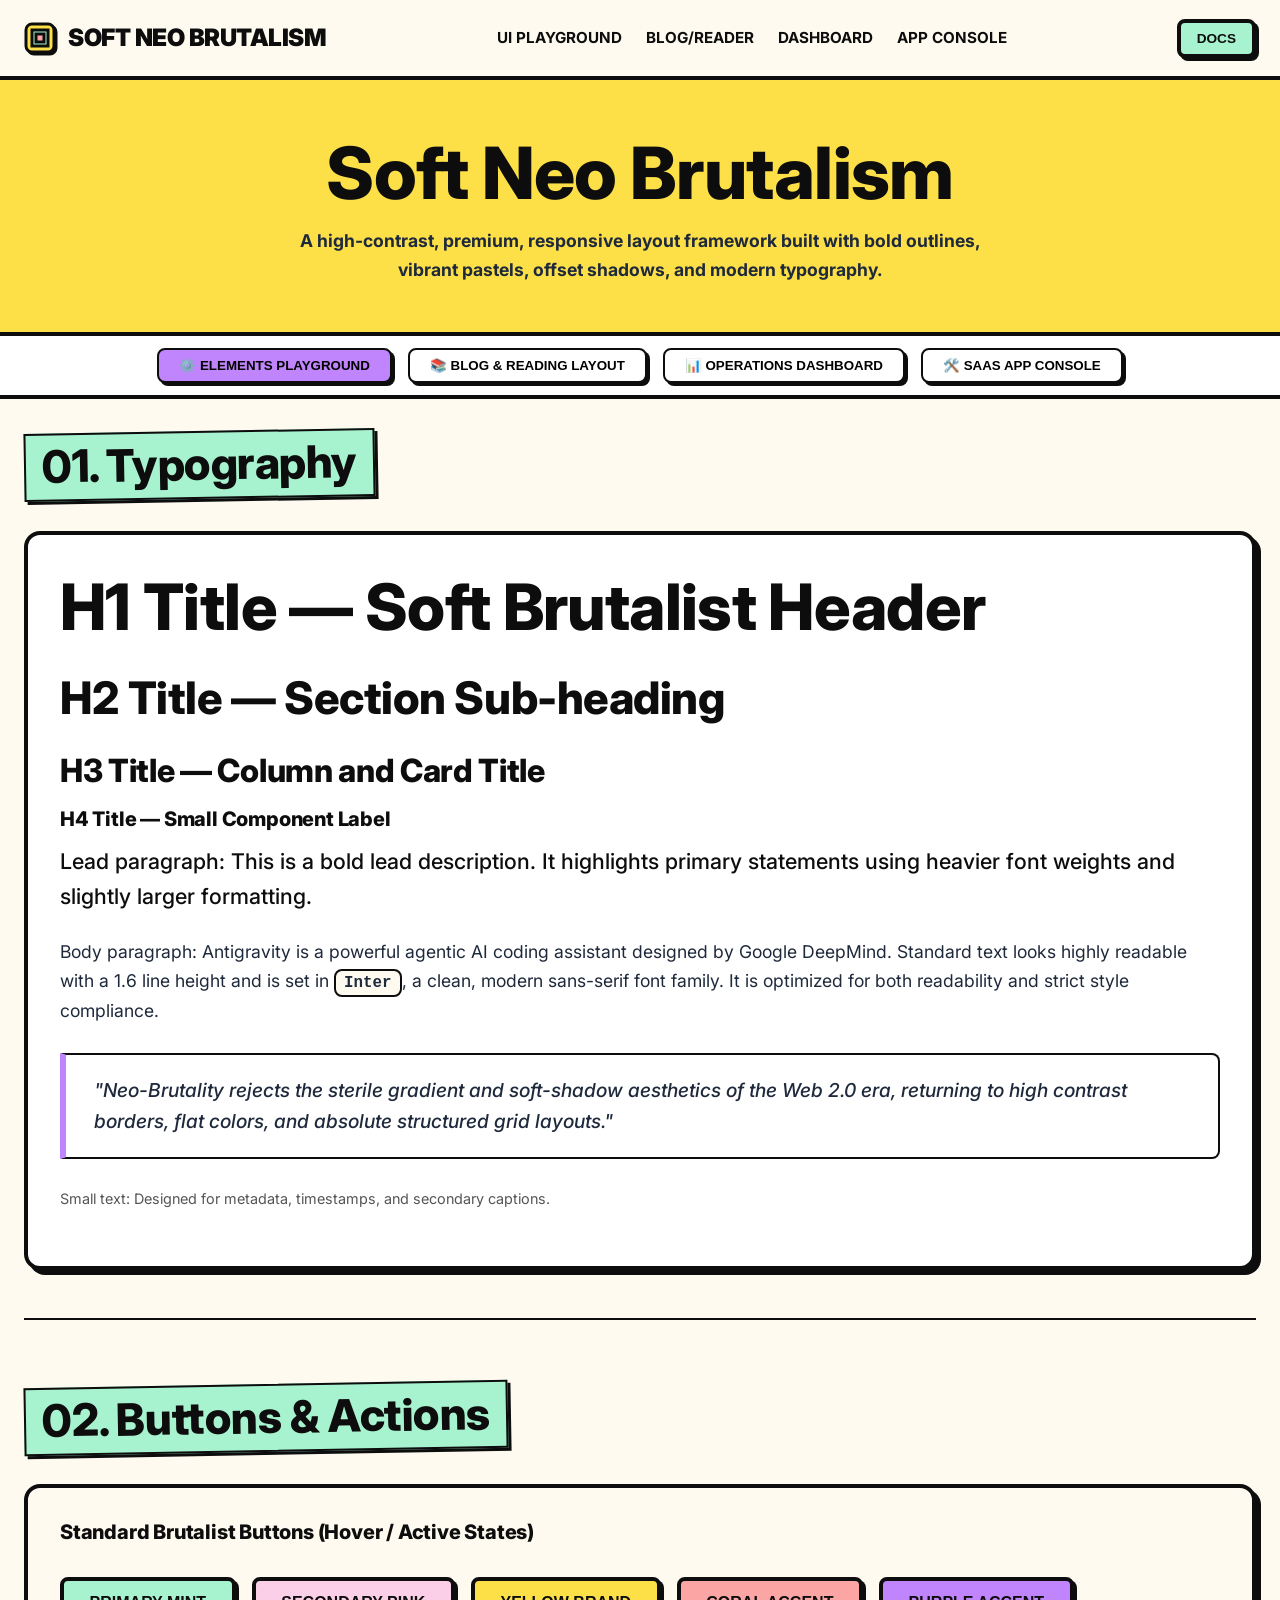
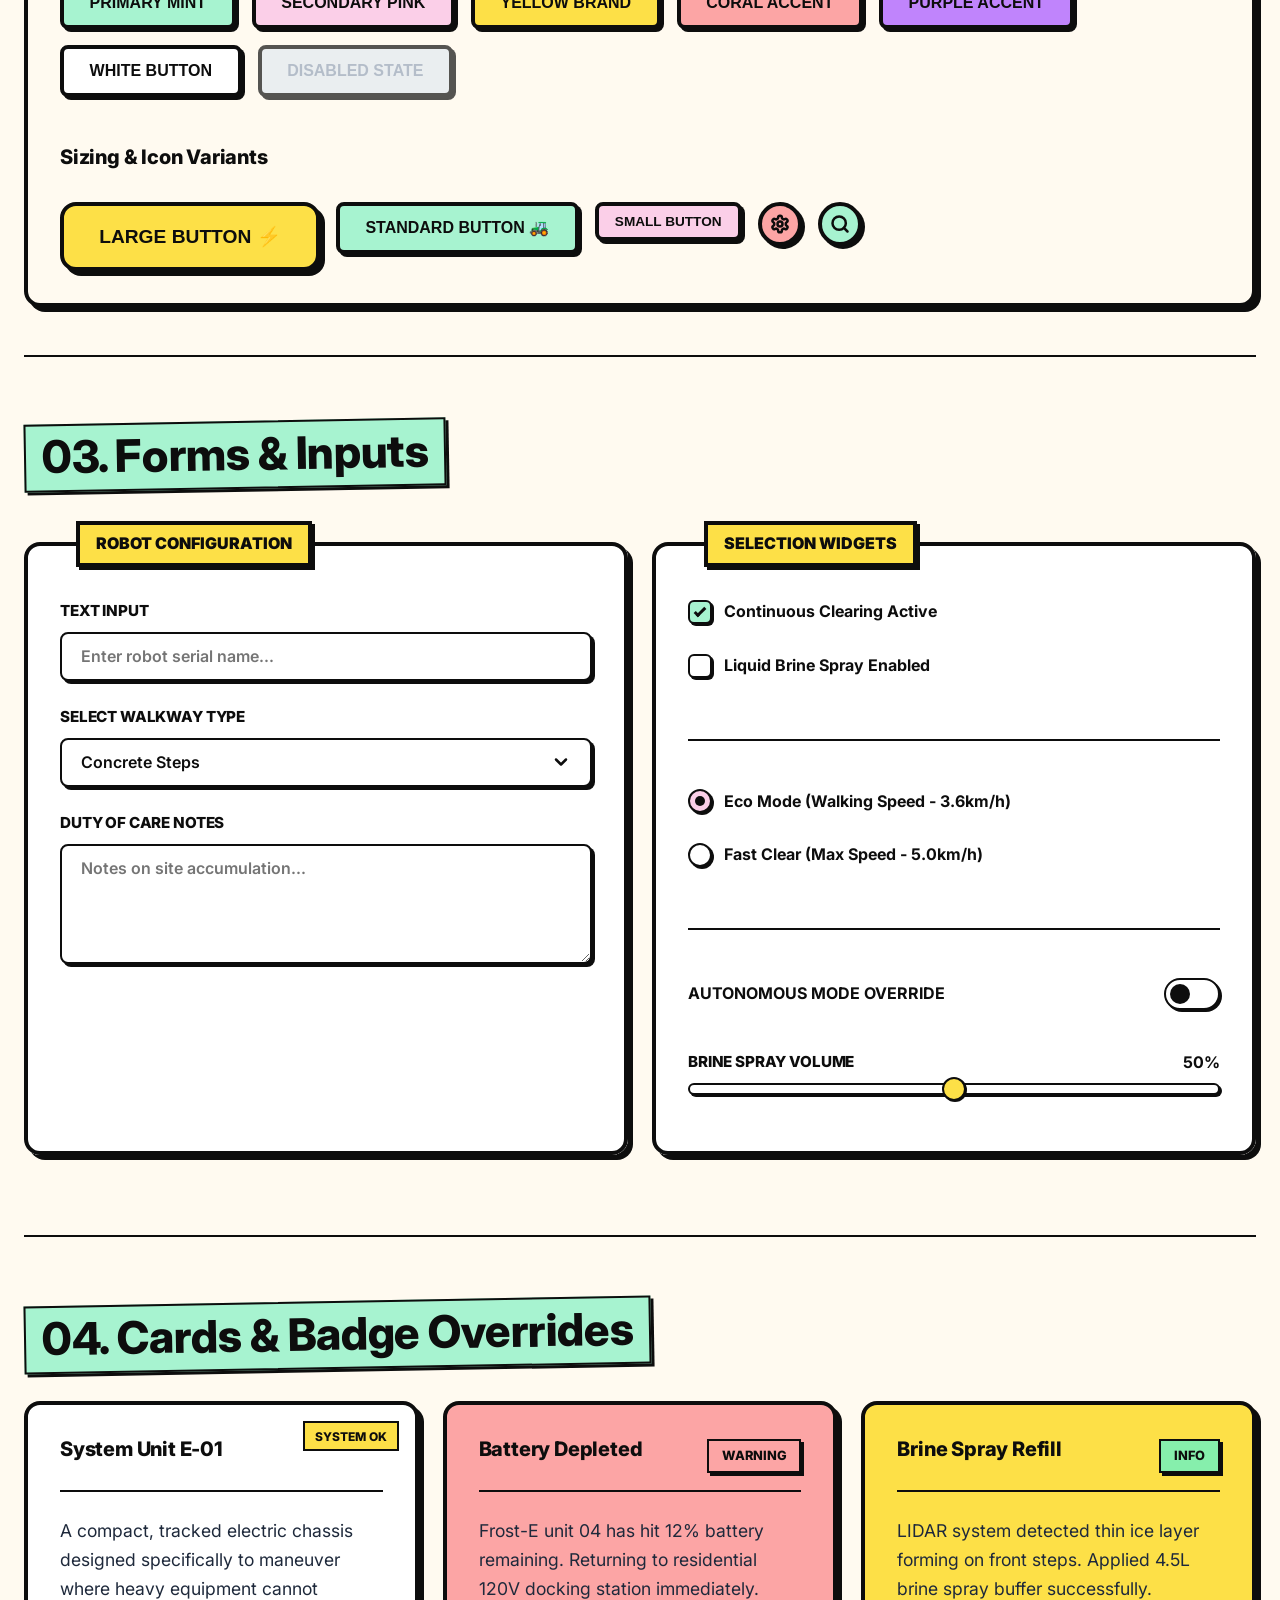
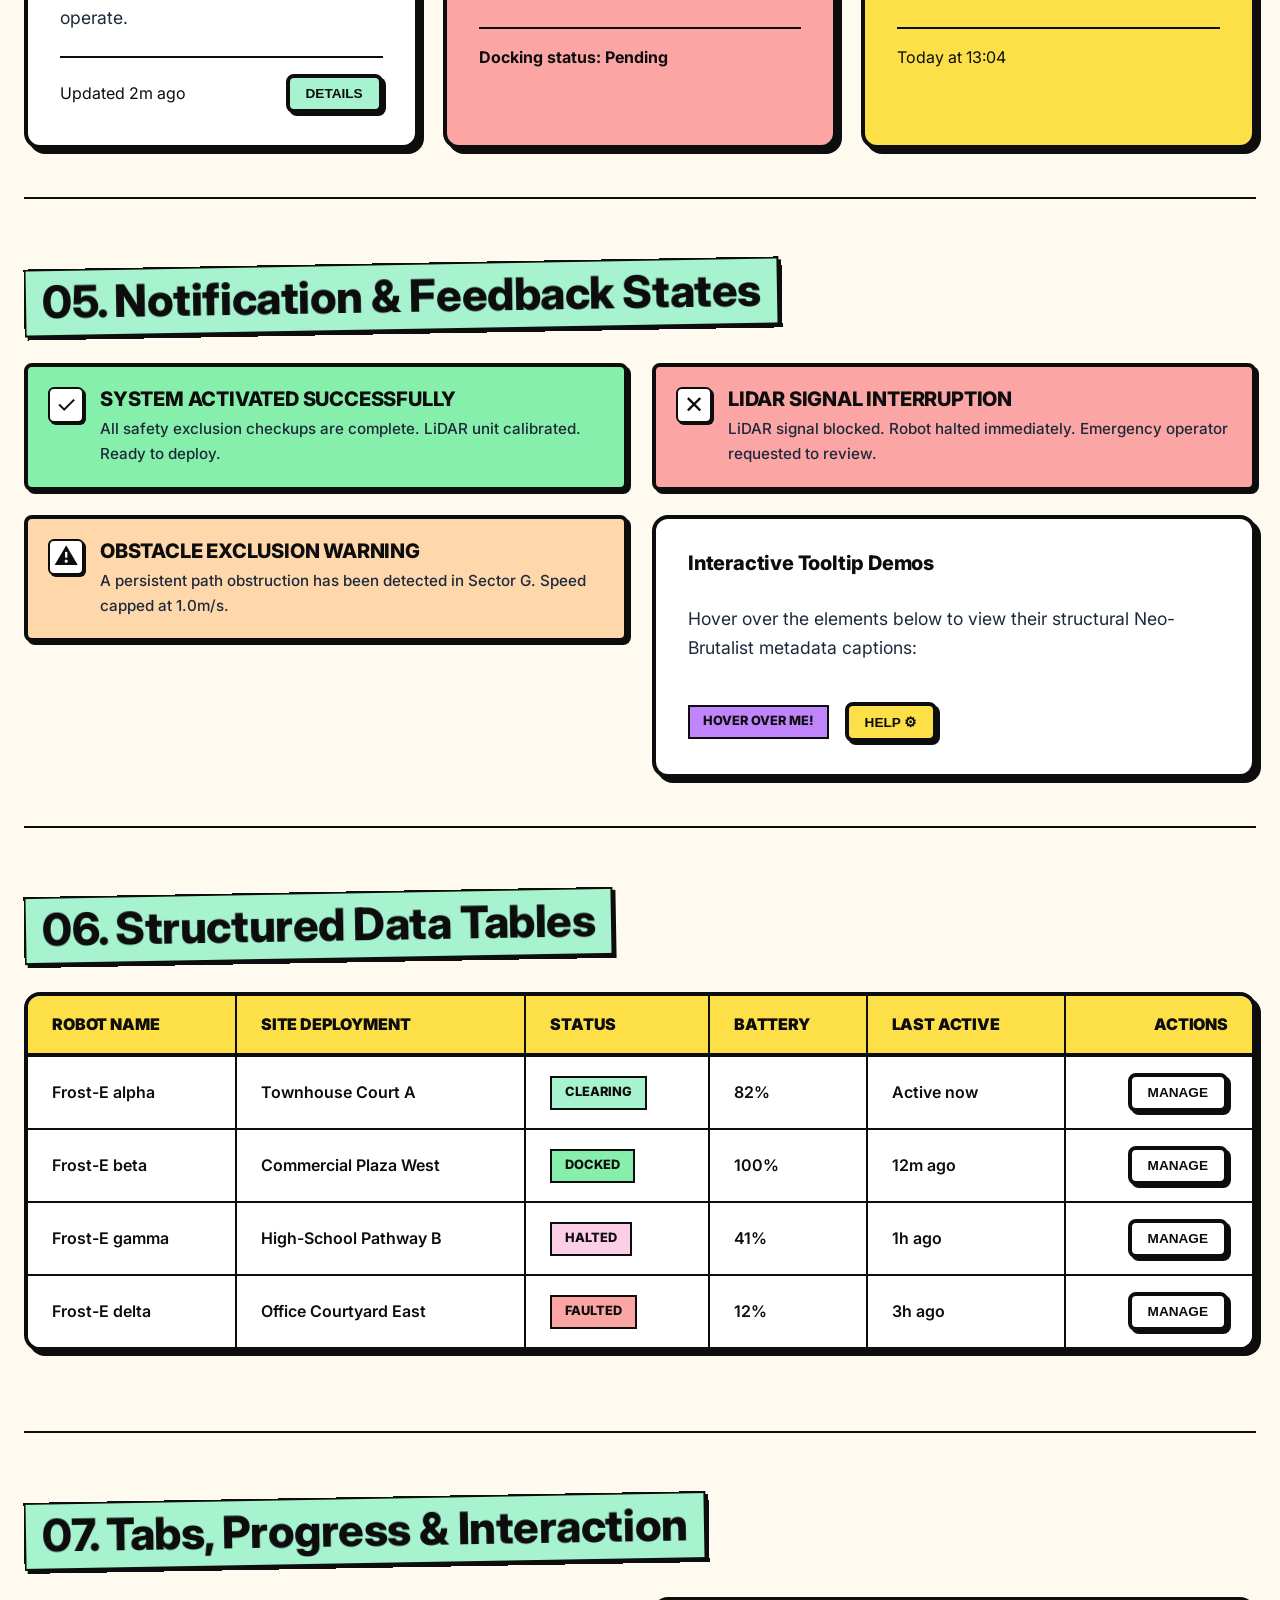
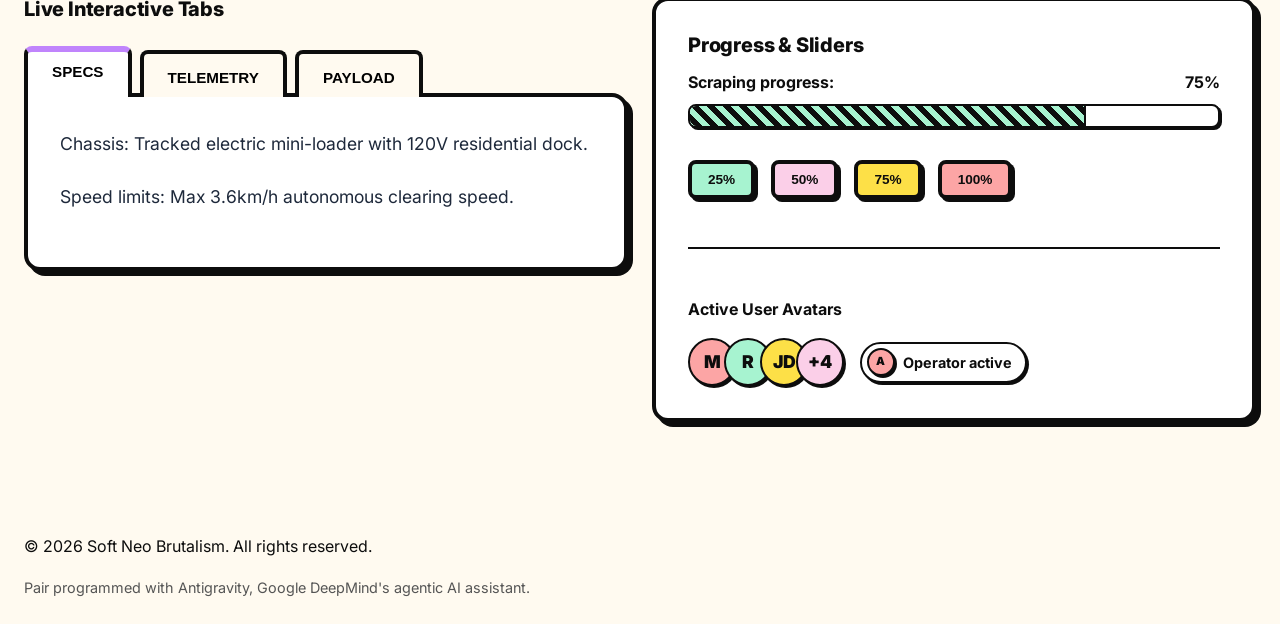
==== design-system/index.html @ 22b8cae6 "Added design system" ====
<!DOCTYPE html>
<html lang="en">
<head>
  <meta charset="UTF-8">
  <meta name="viewport" content="width=device-width, initial-scale=1.0">
  <title>Soft Neo Brutalism - Design System Showcase</title>
  <meta name="description" content="A complete Neo-Brutalist Design System inspired by the Frost-E Robotics styling. Features blogs, dashboards, SaaS apps, and a full playground.">
  <link rel="stylesheet" href="css/design-system.css">
  <style>
    /* Inline styles specifically for the showcase page wrapper and dashboard demo */
    .showcase-header {
      background-color: var(--business-color);
      padding: 3rem 1.5rem;
      border-bottom: var(--brutal-border);
      text-align: center;
      position: relative;
    }
    
    .showcase-header h1 {
      margin-bottom: 0.5rem;
      font-size: clamp(2.5rem, 6vw, 4.5rem);
    }
    
    .showcase-header p {
      max-width: 700px;
      margin: 0 auto;
      font-weight: var(--font-bold);
    }

    .theme-toggle-btn {
      position: absolute;
      top: 1.5rem;
      right: 1.5rem;
    }

    .section-nav {
      background: #ffffff;
      border-bottom: var(--brutal-border);
      position: sticky;
      top: 80px;
      z-index: 98;
      padding: 0.75rem 0;
    }

    .section-nav .container {
      display: flex;
      justify-content: center;
      gap: 1rem;
      flex-wrap: wrap;
    }

    .nav-tab-btn {
      background: #ffffff;
      border: var(--brutal-border-thin);
      border-radius: var(--brutal-radius-sm);
      padding: 0.5rem 1.25rem;
      font-weight: var(--font-black);
      text-transform: uppercase;
      cursor: pointer;
      box-shadow: 3px 3px 0px var(--border-color);
      transition: all var(--brutal-transition);
    }

    .nav-tab-btn:hover {
      transform: none;
      background-color: var(--bg-color);
    }

    .nav-tab-btn:active {
      transform: translate(3px, 3px);
      box-shadow: 0px 0px 0px var(--border-color);
    }

    .nav-tab-btn.active {
      background-color: var(--accent-color);
      box-shadow: 3px 3px 0px var(--border-color);
      transform: none;
    }

    .showcase-section {
      display: none;
      animation: brutalFadeIn 0.4s ease forwards;
    }

    .showcase-section.active {
      display: block;
    }

    /* Kanban Card Board */
    .kanban-board {
      display: grid;
      grid-template-columns: 1fr;
      gap: 1.5rem;
      margin-top: 1.5rem;
    }
    @media (min-width: 768px) {
      .kanban-board {
        grid-template-columns: repeat(3, 1fr);
      }
    }

    .kanban-column {
      background-color: #ffffff;
      border: var(--brutal-border);
      border-radius: var(--brutal-radius);
      padding: 1.5rem;
      box-shadow: var(--brutal-shadow-sm);
    }

    .kanban-header {
      font-size: 1.25rem;
      font-weight: var(--font-black);
      margin-bottom: 1.25rem;
      padding-bottom: 0.5rem;
      border-bottom: var(--brutal-border-thin);
      display: flex;
      justify-content: space-between;
      align-items: center;
    }

    .kanban-tasks {
      display: flex;
      flex-direction: column;
      gap: 1rem;
      min-height: 200px;
    }

    .kanban-card {
      background: var(--bg-color);
      border: var(--brutal-border-thin);
      border-radius: var(--brutal-radius-sm);
      padding: 1rem;
      box-shadow: 3px 3px 0px var(--border-color);
      transition: all var(--brutal-transition);
      cursor: grab;
    }

    .kanban-card:hover {
      transform: translate(-1px, -1px);
      box-shadow: 4px 4px 0px var(--border-color);
    }

    .doc-section {
      margin-bottom: 4rem;
      padding-bottom: 3rem;
      border-bottom: var(--brutal-border-thin);
    }
    .doc-section:last-child {
      border-bottom: none;
    }

    .doc-section-title {
      display: inline-block;
      background-color: var(--primary-color);
      border: var(--brutal-border-thin);
      padding: 0.25rem 1rem;
      margin-bottom: 2rem;
      transform: rotate(-1deg);
      box-shadow: 3px 3px 0px var(--border-color);
    }
  </style>
</head>
<body>

  <!-- Top Global Navbar -->
  <header class="brutal-navbar">
    <div class="container flex-row justify-between">
      <a href="#" class="navbar-brand">
        <svg width="32" height="32" viewBox="0 0 32 32" fill="none" xmlns="http://www.w3.org/2000/svg" style="filter: drop-shadow(2px 2px 0px var(--border-color));">
          <rect x="2" y="2" width="28" height="28" rx="6" fill="#fde047" stroke="#0d0d0d" stroke-width="3"/>
          <path d="M8 8H24V24H8V8Z" fill="#a7f3d0" stroke="#0d0d0d" stroke-width="3"/>
          <path d="M12 12H20V20H12V12Z" fill="#fca5a5" stroke="#0d0d0d" stroke-width="3"/>
        </svg>
        <span>Soft Neo Brutalism</span>
      </a>
      <nav class="navbar-nav">
        <a href="#playground" class="tab-trigger active" data-target="playground">UI Playground</a>
        <a href="#blog" class="tab-trigger" data-target="blog">Blog/Reader</a>
        <a href="#dashboard" class="tab-trigger" data-target="dashboard">Dashboard</a>
        <a href="#app" class="tab-trigger" data-target="app">App Console</a>
      </nav>
      <div class="flex-row">
        <button class="brutal-btn brutal-btn-sm btn-primary modal-trigger-btn">Docs</button>
      </div>
    </div>
  </header>

  <!-- Showcase Header Banner -->
  <section class="showcase-header">
    <div class="container">
      <h1>Soft Neo Brutalism</h1>
      <p>A high-contrast, premium, responsive layout framework built with bold outlines, vibrant pastels, offset shadows, and modern typography.</p>
    </div>
  </section>

  <!-- Navigation for showcasing different contexts -->
  <div class="section-nav">
    <div class="container">
      <button class="nav-tab-btn active tab-trigger" data-target="playground">⚙️ Elements Playground</button>
      <button class="nav-tab-btn tab-trigger" data-target="blog">📚 Blog & Reading Layout</button>
      <button class="nav-tab-btn tab-trigger" data-target="dashboard">📊 Operations Dashboard</button>
      <button class="nav-tab-btn tab-trigger" data-target="app">🛠️ SaaS App Console</button>
    </div>
  </div>

  <main class="container mt-4 mb-5">

    <!-- ==========================================
         VIEW 1: PLAYGROUND SECTION
         ========================================== -->
    <section id="playground" class="showcase-section active">
      
      <!-- Typography Section -->
      <div class="doc-section">
        <h2 class="doc-section-title">01. Typography</h2>
        <div class="brutal-card">
          <h1>H1 Title — Soft Brutalist Header</h1>
          <h2>H2 Title — Section Sub-heading</h2>
          <h3>H3 Title — Column and Card Title</h3>
          <h4>H4 Title — Small Component Label</h4>
          
          <brutal-divider-thick class="brutal-divider"></brutal-divider-thick>

          <p class="lead">Lead paragraph: This is a bold lead description. It highlights primary statements using heavier font weights and slightly larger formatting.</p>
          <p>Body paragraph: Antigravity is a powerful agentic AI coding assistant designed by Google DeepMind. Standard text looks highly readable with a 1.6 line height and is set in <code>Inter</code>, a clean, modern sans-serif font family. It is optimized for both readability and strict style compliance.</p>
          
          <blockquote>
            "Neo-Brutality rejects the sterile gradient and soft-shadow aesthetics of the Web 2.0 era, returning to high contrast borders, flat colors, and absolute structured grid layouts."
          </blockquote>
          
          <p class="small-text">Small text: Designed for metadata, timestamps, and secondary captions.</p>
        </div>
      </div>

      <!-- Buttons Section -->
      <div class="doc-section">
        <h2 class="doc-section-title">02. Buttons & Actions</h2>
        <div class="brutal-card bg-cream">
          <div class="flex-col">
            <h4 class="mb-2">Standard Brutalist Buttons (Hover / Active States)</h4>
            <div class="flex-row flex-wrap">
              <button class="brutal-btn btn-primary">Primary Mint</button>
              <button class="brutal-btn btn-secondary">Secondary Pink</button>
              <button class="brutal-btn btn-yellow">Yellow Brand</button>
              <button class="brutal-btn btn-coral">Coral Accent</button>
              <button class="brutal-btn btn-purple">Purple Accent</button>
              <button class="brutal-btn btn-white">White Button</button>
              <button class="brutal-btn" disabled>Disabled State</button>
            </div>
            
            <h4 class="mt-4 mb-2">Sizing & Icon Variants</h4>
            <div class="flex-row flex-wrap align-start">
              <button class="brutal-btn brutal-btn-lg btn-yellow">Large Button ⚡</button>
              <button class="brutal-btn btn-primary">Standard Button 🚜</button>
              <button class="brutal-btn brutal-btn-sm btn-secondary">Small Button</button>
              
              <button class="brutal-btn btn-icon btn-coral" aria-label="Settings">
                <svg width="20" height="20" viewBox="0 0 24 24" fill="none" stroke="currentColor" stroke-width="3" stroke-linecap="round" stroke-linejoin="round"><path d="M12.22 2h-.44a2 2 0 0 0-2 2v.18a2 2 0 0 1-1 1.73l-.43.25a2 2 0 0 1-2 0l-.15-.08a2 2 0 0 0-2.73.73l-.22.38a2 2 0 0 0 .73 2.73l.15.1a2 2 0 0 1 1 1.72v.51a2 2 0 0 1-1 1.74l-.15.09a2 2 0 0 0-.73 2.73l.22.38a2 2 0 0 0 2.73.73l.15-.08a2 2 0 0 1 2 0l.43.25a2 2 0 0 1 1 1.73V20a2 2 0 0 0 2 2h.44a2 2 0 0 0 2-2v-.18a2 2 0 0 1 1-1.73l.43-.25a2 2 0 0 1 2 0l.15.08a2 2 0 0 0 2.73-.73l.22-.39a2 2 0 0 0-.73-2.73l-.15-.08a2 2 0 0 1-1-1.74v-.5a2 2 0 0 1 1-1.74l.15-.1a2 2 0 0 0 .73-2.73l-.22-.38a2 2 0 0 0-2.73-.73l-.15.08a2 2 0 0 1-2 0l-.43-.25a2 2 0 0 1-1-1.73V4a2 2 0 0 0-2-2z"/><circle cx="12" cy="12" r="3"/></svg>
              </button>
              <button class="brutal-btn btn-icon btn-primary" aria-label="Search">
                <svg width="20" height="20" viewBox="0 0 24 24" fill="none" stroke="currentColor" stroke-width="3" stroke-linecap="round" stroke-linejoin="round"><circle cx="11" cy="11" r="8"/><path d="m21 21-4.3-4.3"/></svg>
              </button>
            </div>
          </div>
        </div>
      </div>

      <!-- Form Controls Section -->
      <div class="doc-section">
        <h2 class="doc-section-title">03. Forms & Inputs</h2>
        <div class="grid grid-2">
          <fieldset>
            <legend>Robot Configuration</legend>
            <div class="form-group">
              <label class="form-label" for="ex-text">Text Input</label>
              <input type="text" id="ex-text" class="form-control" placeholder="Enter robot serial name...">
            </div>
            
            <div class="form-group">
              <label class="form-label" for="ex-select">Select Walkway Type</label>
              <select id="ex-select" class="form-control">
                <option value="step">Concrete Steps</option>
                <option value="walk">Standard Sidewalk</option>
                <option value="plaza">Large Plaza / Courtyard</option>
                <option value="deck">Wooden Patio/Deck</option>
              </select>
            </div>

            <div class="form-group">
              <label class="form-label" for="ex-textarea">Duty of Care Notes</label>
              <textarea id="ex-textarea" class="form-control" placeholder="Notes on site accumulation..."></textarea>
            </div>
          </fieldset>

          <fieldset>
            <legend>Selection Widgets</legend>
            <div class="flex-col">
              <!-- Custom Checkboxes -->
              <label class="checkbox-group">
                <input type="checkbox" checked>
                <span class="checkmark"></span>
                <span class="text-bold">Continuous Clearing Active</span>
              </label>
              <label class="checkbox-group">
                <input type="checkbox">
                <span class="checkmark"></span>
                <span class="text-bold">Liquid Brine Spray Enabled</span>
              </label>

              <hr class="brutal-divider">

              <!-- Custom Radios -->
              <label class="radio-group">
                <input type="radio" name="speed-opt" checked>
                <span class="radiomark"></span>
                <span class="text-bold">Eco Mode (Walking Speed - 3.6km/h)</span>
              </label>
              <label class="radio-group">
                <input type="radio" name="speed-opt">
                <span class="radiomark"></span>
                <span class="text-bold">Fast Clear (Max Speed - 5.0km/h)</span>
              </label>

              <hr class="brutal-divider">

              <!-- Switch & Slider -->
              <div class="flex-row justify-between w-full">
                <span class="text-bold">AUTONOMOUS MODE OVERRIDE</span>
                <label class="switch">
                  <input type="checkbox" id="auth-override">
                  <span class="slider"></span>
                </label>
              </div>

              <div class="form-group mt-3">
                <div class="flex-row justify-between">
                  <label class="form-label">Brine Spray Volume</label>
                  <span class="text-bold" id="range-val">50%</span>
                </div>
                <input type="range" class="brutal-range" id="brine-range" min="0" max="100" value="50">
              </div>
            </div>
          </fieldset>
        </div>
      </div>

      <!-- Cards & Badges Section -->
      <div class="doc-section">
        <h2 class="doc-section-title">04. Cards & Badge Overrides</h2>
        <div class="grid grid-3">
          <!-- Brutal card 1 -->
          <div class="brutal-card brutal-card-hover">
            <span class="card-badge">System OK</span>
            <div class="card-header">
              <h4>System Unit E-01</h4>
            </div>
            <p>A compact, tracked electric chassis designed specifically to maneuver where heavy equipment cannot operate.</p>
            <div class="card-footer">
              <span class="small-text">Updated 2m ago</span>
              <button class="brutal-btn brutal-btn-sm btn-primary">Details</button>
            </div>
          </div>

          <!-- Brutal card 2 -->
          <div class="brutal-card brutal-card-hover card-secondary">
            <div class="card-header">
              <h4>Battery Depleted</h4>
              <span class="brutal-badge badge-error shadow-sm">Warning</span>
            </div>
            <p>Frost-E unit 04 has hit 12% battery remaining. Returning to residential 120V docking station immediately.</p>
            <div class="card-footer">
              <span class="text-bold">Docking status: Pending</span>
            </div>
          </div>

          <!-- Brutal card 3 -->
          <div class="brutal-card brutal-card-hover card-yellow">
            <div class="card-header">
              <h4>Brine Spray Refill</h4>
              <span class="brutal-badge badge-success shadow-sm">Info</span>
            </div>
            <p>LIDAR system detected thin ice layer forming on front steps. Applied 4.5L brine spray buffer successfully.</p>
            <div class="card-footer">
              <span class="small-text">Today at 13:04</span>
            </div>
          </div>
        </div>
      </div>

      <!-- Alerts & Tooltips -->
      <div class="doc-section">
        <h2 class="doc-section-title">05. Notification & Feedback States</h2>
        <div class="grid grid-2">
          <div>
            <div class="brutal-alert alert-success">
              <div class="alert-icon">✓</div>
              <div class="alert-content">
                <h4>System Activated Successfully</h4>
                <p>All safety exclusion checkups are complete. LiDAR unit calibrated. Ready to deploy.</p>
              </div>
            </div>
            <div class="brutal-alert alert-warning">
              <div class="alert-icon">⚠</div>
              <div class="alert-content">
                <h4>Obstacle Exclusion Warning</h4>
                <p>A persistent path obstruction has been detected in Sector G. Speed capped at 1.0m/s.</p>
              </div>
            </div>
          </div>
          <div>
            <div class="brutal-alert alert-error">
              <div class="alert-icon">✕</div>
              <div class="alert-content">
                <h4>LiDAR Signal Interruption</h4>
                <p>LiDAR signal blocked. Robot halted immediately. Emergency operator requested to review.</p>
              </div>
            </div>
            
            <div class="brutal-card flex-col align-start">
              <h4>Interactive Tooltip Demos</h4>
              <p>Hover over the elements below to view their structural Neo-Brutalist metadata captions:</p>
              <div class="flex-row">
                <div class="brutal-tooltip-container">
                  <span class="brutal-badge badge-purple">Hover over me!</span>
                  <span class="brutal-tooltip">This is a Neo-Brutalist Tooltip!</span>
                </div>
                <div class="brutal-tooltip-container">
                  <button class="brutal-btn brutal-btn-sm btn-yellow">Help ⚙</button>
                  <span class="brutal-tooltip">Clicking will reveal the help center logs.</span>
                </div>
              </div>
            </div>
          </div>
        </div>
      </div>

      <!-- Data Table -->
      <div class="doc-section">
        <h2 class="doc-section-title">06. Structured Data Tables</h2>
        <div class="table-wrapper">
          <table class="brutal-table">
            <thead>
              <tr>
                <th>Robot Name</th>
                <th>Site Deployment</th>
                <th>Status</th>
                <th>Battery</th>
                <th>Last Active</th>
                <th class="text-right">Actions</th>
              </tr>
            </thead>
            <tbody>
              <tr>
                <td>Frost-E alpha</td>
                <td>Townhouse Court A</td>
                <td><span class="brutal-badge badge-primary">Clearing</span></td>
                <td>82%</td>
                <td>Active now</td>
                <td class="text-right"><button class="brutal-btn brutal-btn-sm btn-white">Manage</button></td>
              </tr>
              <tr>
                <td>Frost-E beta</td>
                <td>Commercial Plaza West</td>
                <td><span class="brutal-badge badge-success">Docked</span></td>
                <td>100%</td>
                <td>12m ago</td>
                <td class="text-right"><button class="brutal-btn brutal-btn-sm btn-white">Manage</button></td>
              </tr>
              <tr>
                <td>Frost-E gamma</td>
                <td>High-School Pathway B</td>
                <td><span class="brutal-badge badge-pink">Halted</span></td>
                <td>41%</td>
                <td>1h ago</td>
                <td class="text-right"><button class="brutal-btn brutal-btn-sm btn-white">Manage</button></td>
              </tr>
              <tr>
                <td>Frost-E delta</td>
                <td>Office Courtyard East</td>
                <td><span class="brutal-badge badge-error">Faulted</span></td>
                <td>12%</td>
                <td>3h ago</td>
                <td class="text-right"><button class="brutal-btn brutal-btn-sm btn-white">Manage</button></td>
              </tr>
            </tbody>
          </table>
        </div>
      </div>

      <!-- Tabs & Progress Bars -->
      <div class="doc-section">
        <h2 class="doc-section-title">07. Tabs, Progress & Interaction</h2>
        <div class="grid grid-2">
          <div>
            <h4>Live Interactive Tabs</h4>
            <div class="brutal-tabs mt-3">
              <button class="tab-link active" onclick="openShowcaseTab(event, 'tab-a')">Specs</button>
              <button class="tab-link" onclick="openShowcaseTab(event, 'tab-b')">Telemetry</button>
              <button class="tab-link" onclick="openShowcaseTab(event, 'tab-c')">Payload</button>
            </div>
            <div class="tab-panel-card">
              <div id="tab-a" class="tab-content active">
                <p>Chassis: Tracked electric mini-loader with 120V residential dock.</p>
                <p>Speed limits: Max 3.6km/h autonomous clearing speed.</p>
              </div>
              <div id="tab-b" class="tab-content">
                <p>LiDAR: 360-degree, 16-channel, active safety scan rate 10Hz.</p>
                <p>IMU: Dual-axis gyro with active roll-over stabilization system.</p>
              </div>
              <div id="tab-c" class="tab-content">
                <p>Fluid tank: 15L capacity liquid brine spray buffer system.</p>
                <p>Clearing plow: 48-inch steel-edge structural spring scraper blade.</p>
              </div>
            </div>
          </div>

          <div class="brutal-card">
            <h4>Progress & Sliders</h4>
            <div class="flex-col">
              <div>
                <div class="flex-row justify-between mb-1">
                  <span class="text-bold">Scraping progress:</span>
                  <span class="text-bold" id="progress-percent">75%</span>
                </div>
                <div class="progress-container">
                  <div class="progress-bar progress-bar-striped" id="demo-progress-bar" style="width: 75%;"></div>
                </div>
              </div>

              <div class="flex-row mt-2">
                <button class="brutal-btn brutal-btn-sm btn-primary" onclick="updateProgressBar(25)">25%</button>
                <button class="brutal-btn brutal-btn-sm btn-secondary" onclick="updateProgressBar(50)">50%</button>
                <button class="brutal-btn brutal-btn-sm btn-yellow" onclick="updateProgressBar(75)">75%</button>
                <button class="brutal-btn brutal-btn-sm btn-coral" onclick="updateProgressBar(100)">100%</button>
              </div>

              <hr class="brutal-divider">

              <div>
                <span class="text-bold">Active User Avatars</span>
                <div class="flex-row mt-2">
                  <div class="avatar-group">
                    <div class="avatar">M</div>
                    <div class="avatar">R</div>
                    <div class="avatar">JD</div>
                    <div class="avatar">+4</div>
                  </div>
                  <div class="avatar-chip">
                    <div class="avatar" style="width:28px; height:28px; font-size: 0.7rem; border-radius: 50%;">A</div>
                    <span>Operator active</span>
                  </div>
                </div>
              </div>
            </div>
          </div>
        </div>
      </div>
    </section>

    <!-- ==========================================
         VIEW 2: BLOG / READING LAYOUT
         ========================================== -->
    <section id="blog" class="showcase-section">
      <div class="blog-layout brutal-card">
        <div class="blog-meta">
          <span class="brutal-badge badge-primary">Industry News</span>
          <span class="text-bold">Published: June 29, 2026</span>
          <span class="text-muted">• 5 min read</span>
        </div>
        
        <h1 class="mb-4">How Autonomous Detail Work is Saving Snow Contractors Up to 40% on Route Times</h1>
        
        <!-- Mock image layout with custom border style -->
        <div class="chart-placeholder mb-4" style="height: 380px; background-color: var(--primary-color);">
          <div class="flex-col text-center">
            <span style="font-size: 4rem;">🚜</span>
            <span class="text-bold" style="font-size: 1.5rem; text-transform: uppercase;">Image Mockup: Frost-E Clears Townhouse Step Paths</span>
          </div>
        </div>

        <div class="blog-post-content">
          <p class="lead">Every winter, commercial snow removal fleets face the exact same bottleneck: detail work. While large 8-ton plow trucks clear parking lots in minutes, sidewalks, townhouse steps, and building entrances force shovelers to do manual, high-liability labor.</p>
          
          <p>This is where autonomous resident loaders are changing the math. By parking a dedicated detail robot on site inside a weatherproof charging dock, snow contractors are clearing walkways continuously before their main crew even arrives. The result is a dramatically reduced site visit time and a cleaner path for building occupants.</p>
          
          <blockquote>
            "We used to send a truck with three shovelers for four hours to clear the courtyard. Now, we send one driver to clear the main lot. The paths are already cleared. We're in and out in 10 minutes."
          </blockquote>

          <h3 class="mt-4 mb-2">Eliminating Call-Outs & Slip-and-Fall Claims</h3>
          <p>Detail work isn't just slow—it is the primary driver of slip-and-fall litigation. Municipal by-laws require public walkways to be cleared within a few hours of snowfall, creating huge pressure on dispatch hubs. Resident robots monitor site conditions in real-time, clearing paths as snow falls rather than hours later.</p>

          <ul class="safety-list mb-4">
            <li><strong>Continuous Site Auditing:</strong> The built-in LiDAR maps generate timestamps and visual proof of clearing passes.</li>
            <li><strong>Liquid Brine Advantage:</strong> Applying liquid salt preventatively prevents ice-bonding, making subsequent plow passes twice as fast.</li>
            <li><strong>Reduced Payroll Pressure:</strong> Staffing shortages vanish when your truck crews no longer need custom shoveler details.</li>
          </ul>

          <p>By shifting to an asset-heavy, resident robot approach, site managers guarantee clear paths all day long while insurance agencies provide premium discounts due to immutable duty of care proof.</p>
        </div>

        <div class="blog-author-card">
          <div class="avatar" style="width: 80px; height: 80px; font-size: 2rem;">MA</div>
          <div>
            <h4 class="m-0">Martin Albright</h4>
            <p class="small-text m-0">Head of Robotics R&D, Frost-E Solutions</p>
            <p class="mt-2 m-0" style="font-size: 0.95rem;">Martin oversees autonomous chassis integration and ROS 2 localization mapping filters for cold-weather deployments.</p>
          </div>
        </div>
      </div>
    </section>

    <!-- ==========================================
         VIEW 3: OPERATIONS DASHBOARD
         ========================================== -->
    <section id="dashboard" class="showcase-section">
      <div class="flex-col">
        
        <!-- Dashboard Toolbar -->
        <div class="brutal-card p-3 flex-row justify-between flex-wrap">
          <div class="flex-row">
            <span style="font-size: 1.5rem;">📊</span>
            <h3 class="m-0">Operations Control Board</h3>
          </div>
          <div class="flex-row flex-wrap">
            <button class="brutal-btn brutal-btn-sm btn-primary" onclick="randomizeDashboardChart()">⚡ Refresh Data</button>
            <button class="brutal-btn brutal-btn-sm btn-yellow">Export CSV</button>
            <select class="form-control" style="width: 180px; box-shadow: 2px 2px 0px var(--border-color); padding: 0.4rem 1rem;">
              <option>All Plazas</option>
              <option>East Region</option>
              <option>West Region</option>
            </select>
          </div>
        </div>

        <!-- Metrics Grid -->
        <div class="grid grid-4">
          <div class="brutal-card metric-card card-primary">
            <span class="text-bold">Active Robots</span>
            <div class="metric-value">12 / 14</div>
            <div class="metric-trend up">✓ 86% Utility</div>
          </div>
          <div class="brutal-card metric-card card-secondary">
            <span class="text-bold">Total Paths Cleared</span>
            <div class="metric-value">148</div>
            <div class="metric-trend up">↑ +24% Today</div>
          </div>
          <div class="brutal-card metric-card card-yellow">
            <span class="text-bold">Active Warnings</span>
            <div class="metric-value">2</div>
            <div class="metric-trend down">⚠ Minor Drift</div>
          </div>
          <div class="brutal-card metric-card card-pink">
            <span class="text-bold">Brine Fluid Level</span>
            <div class="metric-value">84%</div>
            <div class="metric-trend up">✓ Sufficient</div>
          </div>
        </div>

        <!-- Chart & Main Grid -->
        <div class="grid grid-3">
          <!-- Main Chart Card -->
          <div class="brutal-card" style="grid-column: span 2;">
            <div class="card-header">
              <h4>Hourly Snow Accumulation vs Clearing Cycles</h4>
              <span class="brutal-badge badge-purple">Real-Time (cm)</span>
            </div>
            
            <!-- Live mock bar chart -->
            <div class="chart-placeholder">
              <div class="chart-bar-container" id="dashboard-chart">
                <div class="chart-bar" style="height: 30%;" title="8:00 AM"></div>
                <div class="chart-bar" style="height: 45%;" title="10:00 AM"></div>
                <div class="chart-bar" style="height: 85%;" title="12:00 PM"></div>
                <div class="chart-bar" style="height: 60%;" title="2:00 PM"></div>
                <div class="chart-bar" style="height: 40%;" title="4:00 PM"></div>
                <div class="chart-bar" style="height: 95%;" title="6:00 PM"></div>
                <div class="chart-bar" style="height: 70%;" title="8:00 PM"></div>
              </div>
            </div>
            
            <div class="flex-row justify-between mt-3">
              <span class="small-text">Accumulation peaking at 18:00 (9.5 cm)</span>
              <span class="small-text">Auto-refresh: 30s</span>
            </div>
          </div>

          <!-- Activity Side Card -->
          <div class="brutal-card">
            <h4>Live Feed</h4>
            <hr class="brutal-divider">
            <div class="activity-list">
              <div class="activity-item">
                <div class="activity-dot bg-mint"></div>
                <div>
                  <span class="text-bold">Unit Alpha:</span>
                  <p class="m-0 small-text">Completed clearing path court 2</p>
                </div>
              </div>
              <div class="activity-item">
                <div class="activity-dot bg-yellow"></div>
                <div>
                  <span class="text-bold">Unit Delta:</span>
                  <p class="m-0 small-text">LiDAR target warning cleared</p>
                </div>
              </div>
              <div class="activity-item">
                <div class="activity-dot bg-coral"></div>
                <div>
                  <span class="text-bold">Unit Gamma:</span>
                  <p class="m-0 small-text">Low Battery returns to base</p>
                </div>
              </div>
            </div>
          </div>
        </div>

        <!-- Recent Events Table -->
        <div class="brutal-card">
          <h4>Recent Duty-of-Care Log Entries</h4>
          <hr class="brutal-divider">
          <div class="table-wrapper m-0">
            <table class="brutal-table">
              <thead>
                <tr>
                  <th>Timestamp</th>
                  <th>Location</th>
                  <th>Robot ID</th>
                  <th>Clearing Event Details</th>
                  <th>Proof Status</th>
                </tr>
              </thead>
              <tbody>
                <tr>
                  <td>13:21:40</td>
                  <td>Residential Plaza B</td>
                  <td>#E-0129</td>
                  <td>Brine spray pre-treatment applied on concrete walkways</td>
                  <td><span class="brutal-badge badge-success">Saved to Ledger</span></td>
                </tr>
                <tr>
                  <td>13:04:12</td>
                  <td>Court A Steps</td>
                  <td>#E-0124</td>
                  <td>Cleared 3.2cm powdery snow. 3 cycles complete.</td>
                  <td><span class="brutal-badge badge-success">Saved to Ledger</span></td>
                </tr>
                <tr>
                  <td>12:45:00</td>
                  <td>High school lane</td>
                  <td>#E-0089</td>
                  <td>Halted: Exceeded proximity buffer (person detected)</td>
                  <td><span class="brutal-badge badge-pink">Flagged review</span></td>
                </tr>
              </tbody>
            </table>
          </div>
        </div>

      </div>
    </section>

    <!-- ==========================================
         VIEW 4: APP CONSOLE / SAAS INTERFACE
         ========================================== -->
    <section id="app" class="showcase-section">
      <div class="brutal-card app-layout p-0">
        
        <!-- Sidebar Navigation inside App container -->
        <aside class="app-sidebar">
          <div class="sidebar-menu">
            <h4 class="mb-3 text-muted" style="font-size: 0.75rem;">Main Panel</h4>
            <a href="#" class="sidebar-link active app-subtab-trigger" data-target="app-settings">
              <span>⚙</span> Settings
            </a>
            <a href="#" class="sidebar-link app-subtab-trigger" data-target="app-tasks">
              <span>✓</span> Tasks Board
            </a>
            <a href="#" class="sidebar-link app-subtab-trigger" data-target="app-users">
              <span>👥</span> User Roles
            </a>
          </div>
          
          <div class="brutal-card p-3 text-center card-yellow" style="box-shadow: 2px 2px 0px var(--border-color);">
            <h4 style="font-size: 0.9rem;">Fleet Active</h4>
            <p class="m-0 small-text">Version 4.2.1</p>
          </div>
        </aside>

        <!-- Dynamic subcontents of app panel -->
        <div class="app-content">
          
          <!-- Subtab 1: settings -->
          <div id="app-settings" class="app-subcontent active">
            <h3>Fleet Safety Configuration</h3>
            <p>Modify local emergency cutoff parameters and operational thresholds below.</p>
            <hr class="brutal-divider">
            
            <div class="grid grid-2">
              <div class="form-group">
                <label class="form-label">Active Proximity Exclusion Radius</label>
                <select class="form-control">
                  <option>3 Meters (Recommended)</option>
                  <option>5 Meters (High Traffic)</option>
                  <option>1.5 Meters (Restricted Zone)</option>
                </select>
              </div>
              <div class="form-group">
                <label class="form-label">Auto-Stop Reaction Latency</label>
                <select class="form-control">
                  <option>100ms (Real-Time Safety)</option>
                  <option>250ms (Balanced)</option>
                  <option>500ms (Low Bandwidth)</option>
                </select>
              </div>
            </div>

            <div class="form-group mt-3">
              <label class="checkbox-group">
                <input type="checkbox" checked>
                <span class="checkmark"></span>
                <span class="text-bold">Enable cellular back-haul remote camera streaming</span>
              </label>
              <label class="checkbox-group">
                <input type="checkbox" checked>
                <span class="checkmark"></span>
                <span class="text-bold">Auto-deploy brine spray when temperature hits &lt; 0°C</span>
              </label>
            </div>

            <hr class="brutal-divider">

            <div class="flex-row">
              <button class="brutal-btn btn-primary" onclick="alert('Settings saved successfully!')">Save Fleet Settings</button>
              <button class="brutal-btn btn-white">Reset Default</button>
            </div>
          </div>

          <!-- Subtab 2: Task board -->
          <div id="app-tasks" class="app-subcontent" style="display: none;">
            <div class="flex-row justify-between flex-wrap">
              <h3>Task Dispatch Board</h3>
              <button class="brutal-btn brutal-btn-sm btn-secondary modal-trigger-btn">+ Dispatch Task</button>
            </div>
            <p>Drag, drop, and coordinate robotic snow tasks across regional sectors.</p>
            <hr class="brutal-divider">

            <!-- Kanban Columns -->
            <div class="kanban-board">
              <div class="kanban-column">
                <div class="kanban-header">
                  <span>Queued</span>
                  <span class="brutal-badge badge-blue shadow-sm">3</span>
                </div>
                <div class="kanban-tasks">
                  <div class="kanban-card">
                    <span class="brutal-badge badge-yellow" style="font-size:0.65rem; padding: 0.1rem 0.4rem; box-shadow: 1px 1px var(--border-color);">Plaza A</span>
                    <h5 class="mt-2">Clear Main Walkway</h5>
                    <p class="m-0 small-text mt-1">Pre-brine application required</p>
                  </div>
                  <div class="kanban-card">
                    <span class="brutal-badge badge-purple" style="font-size:0.65rem; padding: 0.1rem 0.4rem; box-shadow: 1px 1px var(--border-color);">Plaza C</span>
                    <h5 class="mt-2">Calibrate LiDAR sensors</h5>
                    <p class="m-0 small-text mt-1">Unit reports slight offset</p>
                  </div>
                </div>
              </div>

              <div class="kanban-column">
                <div class="kanban-header">
                  <span>In Progress</span>
                  <span class="brutal-badge badge-pink shadow-sm">1</span>
                </div>
                <div class="kanban-tasks">
                  <div class="kanban-card" style="border-left: 6px solid var(--accent-color);">
                    <span class="brutal-badge badge-primary" style="font-size:0.65rem; padding: 0.1rem 0.4rem; box-shadow: 1px 1px var(--border-color);">Court B</span>
                    <h5 class="mt-2">Step Clearing Pass</h5>
                    <p class="m-0 small-text mt-1">Robot #E-0129 actively clearing steps</p>
                  </div>
                </div>
              </div>

              <div class="kanban-column">
                <div class="kanban-header">
                  <span>Completed</span>
                  <span class="brutal-badge badge-success shadow-sm">2</span>
                </div>
                <div class="kanban-tasks">
                  <div class="kanban-card">
                    <span class="brutal-badge badge-success" style="font-size:0.65rem; padding: 0.1rem 0.4rem; box-shadow: 1px 1px var(--border-color);">Station 1</span>
                    <h5 class="mt-2">Charging Cycle</h5>
                    <p class="m-0 small-text mt-1">Beta charged to 100%</p>
                  </div>
                </div>
              </div>
            </div>
          </div>

          <!-- Subtab 3: users -->
          <div id="app-users" class="app-subcontent" style="display: none;">
            <h3>User Roles & Operators</h3>
            <p>Manage human supervisors authorized to take remote camera control of robots.</p>
            <hr class="brutal-divider">
            
            <div class="flex-col">
              <div class="brutal-card p-3 flex-row justify-between w-full" style="box-shadow: 4px 4px var(--border-color);">
                <div class="flex-row">
                  <div class="avatar">MA</div>
                  <div>
                    <h4 class="m-0">Martin Albright</h4>
                    <span class="small-text">Super-Admin</span>
                  </div>
                </div>
                <button class="brutal-btn brutal-btn-sm btn-white">Permissions</button>
              </div>

              <div class="brutal-card p-3 flex-row justify-between w-full" style="box-shadow: 4px 4px var(--border-color);">
                <div class="flex-row">
                  <div class="avatar" style="background-color: var(--primary-color);">JD</div>
                  <div>
                    <h4 class="m-0">Jane Doe</h4>
                    <span class="small-text">Regional Dispatcher</span>
                  </div>
                </div>
                <button class="brutal-btn brutal-btn-sm btn-white">Permissions</button>
              </div>

              <div class="brutal-card p-3 flex-row justify-between w-full" style="box-shadow: 4px 4px var(--border-color);">
                <div class="flex-row">
                  <div class="avatar" style="background-color: var(--accent-color);">RH</div>
                  <div>
                    <h4 class="m-0">Rob Harris</h4>
                    <span class="small-text">Field Tech Operator</span>
                  </div>
                </div>
                <button class="brutal-btn brutal-btn-sm btn-white">Permissions</button>
              </div>
            </div>
          </div>

        </div>
      </div>
    </section>

  </main>

  <!-- Neo-Brutalist Dialog Modal Overlay -->
  <div class="brutal-modal-backdrop" id="docs-modal-backdrop">
    <div class="brutal-modal">
      <div class="brutal-modal-header">
        <h4 class="m-0">Documentation Info</h4>
        <button class="modal-close-btn" id="docs-modal-close">✕</button>
      </div>
      <div class="brutal-modal-body">
        <p>Welcome to <strong>Soft Neo Brutalism</strong>, a custom neo-brutalist CSS design system template.</p>
        <p>This design system implements high-contrast components using custom variables, custom form inputs, timeline widgets, metrics cards, code components, and responsive grid helpers.</p>
        <div class="brutal-alert alert-info mt-2">
          <div class="alert-icon">ℹ</div>
          <div class="alert-content">
            <h4>Ready to use CSS</h4>
            <p>Simply copy the stylesheet located in <code>css/design-system.css</code> into your web project root folder.</p>
          </div>
        </div>
      </div>
      <div class="brutal-modal-footer">
        <button class="brutal-btn brutal-btn-sm btn-white" id="docs-modal-dismiss">Dismiss</button>
        <button class="brutal-btn brutal-btn-sm btn-primary" onclick="window.print()">Print Details</button>
      </div>
    </div>
  </div>

  <!-- Footer -->
  <footer class="site-footer">
    <div class="container">
      &copy; 2026 Soft Neo Brutalism. All rights reserved. <br>
      <p class="small-text mt-2">Pair programmed with Antigravity, Google DeepMind's agentic AI assistant.</p>
    </div>
  </footer>

  <!-- Interactive JavaScript -->
  <script>
    // 1. Navbar and tab trigger view switcher
    const tabTriggers = document.querySelectorAll('.tab-trigger');
    const sections = document.querySelectorAll('.showcase-section');

    tabTriggers.forEach(trigger => {
      trigger.addEventListener('click', (e) => {
        e.preventDefault();
        const target = trigger.getAttribute('data-target');

        // Update all triggers matching data-target to sync top header nav and secondary category nav
        tabTriggers.forEach(btn => {
          if (btn.getAttribute('data-target') === target) {
            btn.classList.add('active');
          } else {
            btn.classList.remove('active');
          }
        });

        // Toggle visibility of sections
        sections.forEach(sec => {
          if (sec.id === target) {
            sec.classList.add('active');
          } else {
            sec.classList.remove('active');
          }
        });

        // Smooth scroll to top of section-nav container to focus on the section
        const navOffset = document.querySelector('.section-nav').offsetTop - 80;
        window.scrollTo({
          top: navOffset,
          behavior: 'smooth'
        });
      });
    });

    // 2. Subtab switcher in App Console sidebar
    const subtabTriggers = document.querySelectorAll('.app-subtab-trigger');
    const subcontents = document.querySelectorAll('.app-subcontent');

    subtabTriggers.forEach(trigger => {
      trigger.addEventListener('click', (e) => {
        e.preventDefault();
        const target = trigger.getAttribute('data-target');

        subtabTriggers.forEach(btn => btn.classList.remove('active'));
        trigger.classList.add('active');

        subcontents.forEach(content => {
          if (content.id === target) {
            content.style.display = 'block';
            content.classList.add('active');
          } else {
            content.style.display = 'none';
            content.classList.remove('active');
          }
        });
      });
    });

    // 3. Slider update value label
    const rangeInput = document.getElementById('brine-range');
    const rangeValLabel = document.getElementById('range-val');
    if (rangeInput && rangeValLabel) {
      rangeInput.addEventListener('input', (e) => {
        rangeValLabel.textContent = `${e.target.value}%`;
      });
    }

    // 4. Progress bar updater
    function updateProgressBar(percent) {
      const bar = document.getElementById('demo-progress-bar');
      const text = document.getElementById('progress-percent');
      if (bar && text) {
        bar.style.width = `${percent}%`;
        text.textContent = `${percent}%`;
      }
    }

    // 5. Tabs in playground section
    function openShowcaseTab(evt, tabId) {
      const tabButton = evt.currentTarget;
      const tabContainer = tabButton.closest('.brutal-tabs') || tabButton.parentElement;
      const tabLinks = tabContainer.querySelectorAll('.tab-link');
      
      const wrapper = tabContainer.parentElement;
      const tabContents = wrapper.querySelectorAll('.tab-content');

      tabLinks.forEach(link => link.classList.remove('active'));
      tabContents.forEach(content => content.classList.remove('active'));

      tabButton.classList.add('active');
      const targetContent = document.getElementById(tabId);
      if (targetContent) {
        targetContent.classList.add('active');
      }
    }

    // 6. Modal controllers
    const modalBackdrop = document.getElementById('docs-modal-backdrop');
    const openModalBtns = document.querySelectorAll('.modal-trigger-btn');
    const closeModalBtn = document.getElementById('docs-modal-close');
    const dismissModalBtn = document.getElementById('docs-modal-dismiss');

    function openModal() {
      modalBackdrop.classList.add('active');
      document.body.style.overflow = 'hidden';
    }

    function closeModal() {
      modalBackdrop.classList.remove('active');
      document.body.style.overflow = 'auto';
    }

    openModalBtns.forEach(btn => btn.addEventListener('click', openModal));
    if (closeModalBtn) closeModalBtn.addEventListener('click', closeModal);
    if (dismissModalBtn) dismissModalBtn.addEventListener('click', closeModal);

    // Close on backdrop click
    modalBackdrop.addEventListener('click', (e) => {
      if (e.target === modalBackdrop) {
        closeModal();
      }
    });



    // 8. Chart Randomizer
    function randomizeDashboardChart() {
      const bars = document.querySelectorAll('#dashboard-chart .chart-bar');
      bars.forEach(bar => {
        const heightPercent = Math.floor(Math.random() * 80) + 20; // 20% to 100%
        bar.style.height = `${heightPercent}%`;
      });
    }
  </script>
</body>
</html>
---- design-system/css/design-system.css ----
@import url('https://fonts.googleapis.com/css2?family=Inter:wght@400;500;600;700;800;900&display=swap');

/* ==========================================
   1. Theme Variables & Base Setup
   ========================================== */
:root {
  /* Core Base Colors */
  --bg-color: #fffaf0;        /* Softer Cream background */
  --bg-card: #ffffff;         /* Pure white for card backings */
  --border-color: #0d0d0d;    /* High contrast deep black */
  --text-color: #0d0d0d;      /* Deep black for high readability */
  --text-muted: #555555;      /* Dark gray for secondary details */

  /* Neo-Brutalist Vibrant Pastels */
  --primary-color: #a7f3d0;      /* Soft Mint / Emerald */
  --secondary-color: #fca5a5;    /* Soft Coral / Red */
  --business-color: #fde047;     /* Soft Yellow */
  --button-color: #a7f3d0;
  --button-color-alt: #fbcfe8;   /* Soft Pink */
  
  /* Additional UI Palette */
  --accent-color: #c084fc;       /* Soft Purple */
  --info-color: #93c5fd;         /* Soft Blue */
  --warning-color: #fed7aa;      /* Soft Orange */
  --success-color: #86efac;      /* Vibrant Green */
  --error-color: #fca5a5;        /* Soft Red */
  
  /* Brutalist Utilities */
  --brutal-border: 4px solid var(--border-color);
  --brutal-border-thin: 2px solid var(--border-color);
  --brutal-shadow-sm: 3px 3px 0px 0px var(--border-color);
  --brutal-shadow: 5px 5px 0px 0px var(--border-color);
  --brutal-shadow-lg: 8px 8px 0px 0px var(--border-color);
  --brutal-radius: 16px;
  --brutal-radius-sm: 8px;

  /* Font Weights */
  --font-black: 900;
  --font-extrabold: 800;
  --font-bold: 700;
  --font-semibold: 600;
  --font-medium: 500;
  --font-regular: 400;

  /* Transitions */
  --brutal-transition: 0.15s cubic-bezier(0.16, 1, 0.3, 1);
}

/* Reset */
*,
*::before,
*::after {
  box-sizing: border-box;
  margin: 0;
  padding: 0;
}

body {
  background-color: var(--bg-color);
  color: var(--text-color);
  font-family: 'Inter', system-ui, -apple-system, sans-serif;
  line-height: 1.6;
  overflow-x: hidden;
}

a {
  color: inherit;
  text-decoration: none;
  transition: opacity var(--brutal-transition);
}

img, video {
  max-width: 100%;
  height: auto;
  display: block;
}

/* ==========================================
   2. Typography
   ========================================== */
h1, h2, h3, h4, h5, h6 {
  font-weight: var(--font-extrabold);
  letter-spacing: -0.01em;
  line-height: 1.25;
  color: var(--text-color);
}

h1 {
  font-size: clamp(2.5rem, 5vw, 4.5rem);
  margin-bottom: 1.5rem;
}

h2 {
  font-size: clamp(2rem, 3.5vw, 3rem);
  margin-bottom: 1.5rem;
}

h3 {
  font-size: clamp(1.5rem, 2.5vw, 2rem);
  margin-bottom: 1rem;
}

h4 {
  font-size: 1.25rem;
  margin-bottom: 0.75rem;
}

p {
  font-size: 1.1rem;
  font-weight: var(--font-regular);
  line-height: 1.65;
  margin-bottom: 1.5rem;
  color: #1e293b; /* Softer dark slate/charcoal for reading comfort */
}

p.lead {
  font-size: 1.35rem;
  line-height: 1.6;
  font-weight: var(--font-medium);
  color: var(--text-color);
}

p.small-text {
  font-size: 0.9rem;
  font-weight: var(--font-regular);
  color: var(--text-muted);
}

strong {
  font-weight: var(--font-bold);
}

code {
  font-family: 'Courier New', Courier, monospace;
  background-color: var(--bg-color);
  border: var(--brutal-border-thin);
  border-radius: var(--brutal-radius-sm);
  padding: 0.2rem 0.5rem;
  font-weight: var(--font-bold);
  font-size: 0.9em;
}

blockquote {
  border-left: 6px solid var(--accent-color); /* Playful colored border stripe */
  padding: 1.25rem 1.75rem;
  margin: 1.75rem 0;
  background-color: var(--bg-card);
  border-top: var(--brutal-border-thin);
  border-right: var(--brutal-border-thin);
  border-bottom: var(--brutal-border-thin);
  border-radius: 0 var(--brutal-radius-sm) var(--brutal-radius-sm) 0;
  font-style: italic;
  font-weight: var(--font-medium);
  font-size: 1.2rem;
  line-height: 1.6;
  color: #1e293b;
}

/* ==========================================
   3. Containers & Layout
   ========================================== */
.container {
  width: 100%;
  max-width: 1280px;
  margin-left: auto;
  margin-right: auto;
  padding-left: 1.5rem;
  padding-right: 1.5rem;
}

/* Grid Layout System */
.grid {
  display: grid;
  gap: 1.5rem;
}

.grid-2 {
  grid-template-columns: 1fr;
}
@media (min-width: 768px) {
  .grid-2 { grid-template-columns: repeat(2, 1fr); }
}

.grid-3 {
  grid-template-columns: 1fr;
}
@media (min-width: 640px) {
  .grid-3 { grid-template-columns: repeat(2, 1fr); }
}
@media (min-width: 1024px) {
  .grid-3 { grid-template-columns: repeat(3, 1fr); }
}

.grid-4 {
  grid-template-columns: 1fr;
}
@media (min-width: 640px) {
  .grid-4 { grid-template-columns: repeat(2, 1fr); }
}
@media (min-width: 1024px) {
  .grid-4 { grid-template-columns: repeat(4, 1fr); }
}

/* Flexible Helpers */
.flex-row {
  display: flex;
  flex-direction: row;
  align-items: center;
  gap: 1rem;
}

.flex-col {
  display: flex;
  flex-direction: column;
  gap: 1rem;
}

.justify-between { justify-content: space-between; }
.align-start { align-items: flex-start; }
.flex-wrap { flex-wrap: wrap; }

/* Sections */
.section {
  padding: 5rem 0;
}
.section-alt {
  background-color: var(--primary-color);
  border-top: var(--brutal-border);
  border-bottom: var(--brutal-border);
  padding: 5rem 0;
}
.section-yellow {
  background-color: var(--business-color);
  border-top: var(--brutal-border);
  border-bottom: var(--brutal-border);
  padding: 5rem 0;
}

/* ==========================================
   4. Buttons
   ========================================== */
.brutal-btn {
  display: inline-flex;
  align-items: center;
  justify-content: center;
  gap: 0.5rem;
  background-color: var(--button-color);
  color: var(--text-color);
  border: var(--brutal-border);
  border-radius: var(--brutal-radius-sm);
  padding: 0.8rem 1.6rem;
  font-size: 1rem;
  font-weight: var(--font-extrabold);
  text-transform: uppercase;
  cursor: pointer;
  box-shadow: var(--brutal-shadow-sm);
  transition: all var(--brutal-transition);
  text-align: center;
  user-select: none;
}

.brutal-btn-lg {
  padding: 1.2rem 2.2rem;
  font-size: 1.2rem;
  border-radius: var(--brutal-radius);
  box-shadow: var(--brutal-shadow);
}

.brutal-btn-sm {
  padding: 0.5rem 1rem;
  font-size: 0.85rem;
  box-shadow: 3px 3px 0px 0px var(--border-color);
}

/* Color Variants */
.btn-primary { background-color: var(--button-color); }
.btn-secondary { background-color: var(--button-color-alt); }
.btn-yellow { background-color: var(--business-color); }
.btn-coral { background-color: var(--secondary-color); }
.btn-purple { background-color: var(--accent-color); }
.btn-white { background-color: #ffffff; }

.brutal-btn:hover {
  transform: none;
  filter: brightness(0.95);
}

.brutal-btn-lg:hover {
  transform: none;
  filter: brightness(0.95);
}

.brutal-btn:active {
  transform: translate(3px, 3px);
  box-shadow: 0px 0px 0px 0px var(--border-color);
}

.brutal-btn-lg:active {
  transform: translate(5px, 5px);
  box-shadow: 0px 0px 0px 0px var(--border-color);
}

/* Icon-only button */
.btn-icon {
  width: 44px;
  height: 44px;
  padding: 0;
  border-radius: 50%;
}

.btn-icon:hover {
  transform: none;
  filter: brightness(0.95);
}

.btn-icon:active {
  transform: translate(3px, 3px);
  box-shadow: 0px 0px 0px 0px var(--border-color);
}

/* Disabled */
.brutal-btn:disabled,
.brutal-btn.disabled {
  background-color: #e2e8f0 !important;
  color: #94a3b8 !important;
  cursor: not-allowed;
  transform: none !important;
  box-shadow: var(--brutal-shadow-sm) !important;
  opacity: 0.7;
}

/* ==========================================
   5. Forms & Inputs
   ========================================== */
fieldset,
.brutal-fieldset {
  border: var(--brutal-border);
  border-radius: var(--brutal-radius);
  padding: 2rem;
  background-color: var(--bg-card);
  box-shadow: var(--brutal-shadow);
  margin-bottom: 2rem;
}

legend,
.brutal-legend {
  background-color: var(--business-color);
  border: var(--brutal-border);
  border-radius: 0; /* Square corners so they don't look like buttons */
  padding: 0.4rem 1rem;
  font-weight: var(--font-black);
  text-transform: uppercase;
  margin-left: 1rem;
  box-shadow: var(--brutal-shadow-sm);
}

.form-group {
  display: flex;
  flex-direction: column;
  gap: 0.5rem;
  margin-bottom: 1.5rem;
}

.form-label {
  font-size: 0.95rem;
  font-weight: var(--font-extrabold);
  text-transform: uppercase;
  letter-spacing: -0.01em;
}

.form-control {
  font-family: inherit;
  font-size: 1rem;
  font-weight: var(--font-semibold);
  padding: 0.8rem 1.2rem;
  background-color: #ffffff;
  color: var(--text-color);
  border: var(--brutal-border-thin);
  border-radius: var(--brutal-radius-sm);
  box-shadow: 3px 3px 0px 0px var(--border-color);
  transition: all var(--brutal-transition);
  width: 100%;
}

.form-control:focus {
  outline: none;
  border-color: var(--border-color);
  box-shadow: 5px 5px 0px 0px var(--border-color);
  transform: translate(-2px, -2px);
}

/* Textarea spec */
textarea.form-control {
  min-height: 120px;
  resize: vertical;
}

/* Select spec */
select.form-control {
  appearance: none;
  background-image: url("data:image/svg+xml;charset=utf-8,%3Csvg xmlns='http://www.w3.org/2000/svg' viewBox='0 0 24 24' fill='none' stroke='%230d0d0d' stroke-width='3' stroke-linecap='round' stroke-linejoin='round'%3E%3Cpath d='m6 9 6 6 6-6'/%3E%3C/svg%3E");
  background-repeat: no-repeat;
  background-position: right 1.2rem center;
  background-size: 1.25rem;
  padding-right: 2.5rem;
}

/* Custom Checkbox */
.checkbox-group {
  display: flex;
  align-items: center;
  gap: 0.75rem;
  cursor: pointer;
  user-select: none;
  margin-bottom: 0.75rem;
}

.checkbox-group input {
  position: absolute;
  opacity: 0;
  cursor: pointer;
  height: 0;
  width: 0;
}

.checkmark {
  width: 24px;
  height: 24px;
  background-color: #ffffff;
  border: var(--brutal-border-thin);
  border-radius: 6px;
  display: flex;
  align-items: center;
  justify-content: center;
  box-shadow: 2px 2px 0px 0px var(--border-color);
  transition: all var(--brutal-transition);
  flex-shrink: 0;
}

.checkbox-group:hover input ~ .checkmark {
  transform: none;
  filter: brightness(0.95);
}

.checkbox-group:active input ~ .checkmark {
  transform: translate(2px, 2px);
  box-shadow: 0px 0px 0px 0px var(--border-color);
}

.checkbox-group input:checked ~ .checkmark {
  background-color: var(--primary-color);
}

.checkmark::after {
  content: "";
  display: none;
  width: 6px;
  height: 12px;
  border: solid var(--border-color);
  border-width: 0 3px 3px 0;
  transform: rotate(45deg);
  margin-bottom: 2px;
}

.checkbox-group input:checked ~ .checkmark::after {
  display: block;
}

/* Custom Radio Button */
.radio-group {
  display: flex;
  align-items: center;
  gap: 0.75rem;
  cursor: pointer;
  user-select: none;
  margin-bottom: 0.75rem;
}

.radio-group input {
  position: absolute;
  opacity: 0;
  cursor: pointer;
  height: 0;
  width: 0;
}

.radiomark {
  width: 24px;
  height: 24px;
  background-color: #ffffff;
  border: var(--brutal-border-thin);
  border-radius: 50%;
  display: flex;
  align-items: center;
  justify-content: center;
  box-shadow: 2px 2px 0px 0px var(--border-color);
  transition: all var(--brutal-transition);
  flex-shrink: 0;
}

.radio-group:hover input ~ .radiomark {
  transform: none;
  filter: brightness(0.95);
}

.radio-group:active input ~ .radiomark {
  transform: translate(2px, 2px);
  box-shadow: 0px 0px 0px 0px var(--border-color);
}

.radio-group input:checked ~ .radiomark {
  background-color: var(--button-color-alt);
}

.radiomark::after {
  content: "";
  display: none;
  width: 10px;
  height: 10px;
  border-radius: 50%;
  background-color: var(--border-color);
}

.radio-group input:checked ~ .radiomark::after {
  display: block;
}

/* Custom Toggle Switch */
.switch {
  position: relative;
  display: inline-block;
  width: 56px;
  height: 32px;
}

.switch input {
  opacity: 0;
  width: 0;
  height: 0;
}

.slider {
  position: absolute;
  cursor: pointer;
  top: 0;
  left: 0;
  right: 0;
  bottom: 0;
  background-color: #ffffff;
  border: var(--brutal-border-thin);
  border-radius: 34px;
  box-shadow: 2px 2px 0px 0px var(--border-color);
  transition: var(--brutal-transition);
}

.slider::before {
  position: absolute;
  content: "";
  height: 20px;
  width: 20px;
  left: 4px;
  bottom: 4px;
  background-color: var(--border-color);
  border-radius: 50%;
  transition: var(--brutal-transition);
}

.switch input:checked + .slider {
  background-color: var(--business-color);
}

.switch input:checked + .slider::before {
  transform: translateX(24px);
  background-color: var(--border-color);
}

/* Input addons */
.input-group {
  display: flex;
  position: relative;
}

.input-addon {
  display: flex;
  align-items: center;
  justify-content: center;
  padding: 0 1rem;
  font-weight: var(--font-bold);
  background-color: var(--bg-color);
  border: var(--brutal-border-thin);
  border-right: none;
  border-radius: var(--brutal-radius-sm) 0 0 var(--brutal-radius-sm);
  box-shadow: 3px 3px 0px 0px var(--border-color);
}

.input-group .form-control {
  border-top-left-radius: 0;
  border-bottom-left-radius: 0;
}

/* ==========================================
   6. Cards
   ========================================== */
.brutal-card {
  background-color: var(--bg-card);
  border: var(--brutal-border);
  border-radius: var(--brutal-radius);
  box-shadow: var(--brutal-shadow);
  padding: 2rem;
  transition: transform 0.2s cubic-bezier(0.175, 0.885, 0.32, 1.275), box-shadow 0.2s ease;
  position: relative;
  overflow: hidden;
}

/* Hoverable Card */
.brutal-card-hover:hover {
  transform: translate(-3px, -3px);
  box-shadow: var(--brutal-shadow-lg);
  cursor: pointer;
}

/* Color Overrides for Cards */
.card-primary { background-color: var(--primary-color); }
.card-secondary { background-color: var(--secondary-color); }
.card-yellow { background-color: var(--business-color); }
.card-pink { background-color: var(--button-color-alt); }
.card-purple { background-color: var(--accent-color); }
.card-blue { background-color: var(--info-color); }

/* Static / Header / Footer inside Card */
.card-header {
  border-bottom: var(--brutal-border-thin);
  padding-bottom: 1rem;
  margin-bottom: 1.5rem;
  display: flex;
  justify-content: space-between;
  align-items: center;
}

.card-footer {
  border-top: var(--brutal-border-thin);
  padding-top: 1rem;
  margin-top: 1.5rem;
  display: flex;
  justify-content: space-between;
  align-items: center;
}

/* Custom Brutalist Tag badge in Cards */
.card-badge {
  position: absolute;
  top: 1rem;
  right: 1rem;
  background-color: var(--business-color);
  border: var(--brutal-border-thin);
  border-radius: 0;
  padding: 0.2rem 0.6rem;
  font-size: 0.75rem;
  font-weight: var(--font-extrabold);
  text-transform: uppercase;
}

/* ==========================================
   7. Badges, Tags, Tooltips & Alerts
   ========================================== */
/* Badges */
.brutal-badge {
  display: inline-block;
  font-size: 0.8rem;
  font-weight: var(--font-extrabold);
  text-transform: uppercase;
  padding: 0.3rem 0.8rem;
  border: var(--brutal-border-thin);
  border-radius: 0; /* Square corners so they don't look like buttons */
  box-shadow: none; /* Flat tags, no button-like offset shadows */
  background-color: #ffffff;
  user-select: none;
}

.badge-primary { background-color: var(--primary-color); }
.badge-secondary { background-color: var(--secondary-color); }
.badge-yellow { background-color: var(--business-color); }
.badge-pink { background-color: var(--button-color-alt); }
.badge-purple { background-color: var(--accent-color); }
.badge-blue { background-color: var(--info-color); }
.badge-success { background-color: var(--success-color); }
.badge-error { background-color: var(--error-color); }

/* Alerts */
.brutal-alert {
  display: flex;
  align-items: flex-start;
  gap: 1rem;
  padding: 1.25rem;
  border: var(--brutal-border);
  border-radius: var(--brutal-radius-sm);
  box-shadow: var(--brutal-shadow-sm);
  margin-bottom: 1.5rem;
  background-color: #ffffff;
}

.alert-success { background-color: var(--success-color); }
.alert-warning { background-color: var(--warning-color); }
.alert-error { background-color: var(--error-color); }
.alert-info { background-color: var(--info-color); }

.alert-icon {
  font-size: 1.5rem;
  line-height: 1;
  background-color: #ffffff;
  border: var(--brutal-border-thin);
  width: 36px;
  height: 36px;
  display: flex;
  align-items: center;
  justify-content: center;
  border-radius: 6px;
  flex-shrink: 0;
  box-shadow: 2px 2px 0px 0px var(--border-color);
}

.alert-content h4 {
  margin-bottom: 0.25rem;
  text-transform: uppercase;
}

.alert-content p {
  margin-bottom: 0;
  font-size: 0.95rem;
  font-weight: var(--font-medium);
}

/* Tooltips */
.brutal-tooltip-container {
  position: relative;
  display: inline-block;
  cursor: help;
}

.brutal-tooltip {
  visibility: hidden;
  position: absolute;
  bottom: 125%;
  left: 50%;
  transform: translateX(-50%) translateY(4px);
  background-color: var(--border-color);
  color: #ffffff;
  text-align: center;
  padding: 0.5rem 1rem;
  border: 2px solid #ffffff;
  border-radius: var(--brutal-radius-sm);
  white-space: nowrap;
  z-index: 100;
  font-size: 0.85rem;
  font-weight: var(--font-bold);
  box-shadow: 4px 4px 0px 0px rgba(0,0,0,0.15);
  opacity: 0;
  transition: opacity var(--brutal-transition), transform var(--brutal-transition);
}

.brutal-tooltip-container:hover .brutal-tooltip {
  visibility: visible;
  opacity: 1;
  transform: translateX(-50%) translateY(0);
}

/* ==========================================
   8. Tables
   ========================================== */
.table-wrapper {
  overflow-x: auto;
  border: var(--brutal-border);
  border-radius: var(--brutal-radius);
  box-shadow: var(--brutal-shadow);
  margin-bottom: 2rem;
  background-color: #ffffff;
}

.brutal-table {
  width: 100%;
  border-collapse: collapse;
  text-align: left;
  font-weight: var(--font-semibold);
}

.brutal-table th {
  background-color: var(--business-color);
  border-bottom: var(--brutal-border);
  color: var(--text-color);
  font-weight: var(--font-black);
  text-transform: uppercase;
  padding: 1rem 1.5rem;
  letter-spacing: -0.01em;
}

.brutal-table th:not(:last-child),
.brutal-table td:not(:last-child) {
  border-right: var(--brutal-border-thin);
}

.brutal-table td {
  padding: 1rem 1.5rem;
  border-bottom: var(--brutal-border-thin);
  background-color: #ffffff;
  transition: background-color var(--brutal-transition);
}

.brutal-table tr:last-child td {
  border-bottom: none;
}

.brutal-table tr:hover td {
  background-color: var(--primary-color);
}

/* ==========================================
   9. Custom Tabs & Navigation Widgets
   ========================================== */
/* Tabs Navigation */
.brutal-tabs {
  display: flex;
  gap: 0.5rem;
  margin-bottom: -4px; /* Align exactly to overlay the top border of the card below */
  position: relative;
  z-index: 2;
  overflow-x: auto;
  scrollbar-width: none;
}

.brutal-tabs::-webkit-scrollbar {
  display: none;
}

.tab-link {
  background-color: var(--bg-color); /* Shaded back, matching page background */
  border: var(--brutal-border);
  border-bottom: none;
  border-radius: var(--brutal-radius-sm) var(--brutal-radius-sm) 0 0;
  padding: 0.8rem 1.5rem;
  font-size: 0.95rem;
  font-weight: var(--font-black);
  text-transform: uppercase;
  cursor: pointer;
  transition: all var(--brutal-transition);
  position: relative;
  top: 4px; /* Positioned slightly down when inactive */
  white-space: nowrap;
  outline: none;
}

.tab-link:focus-visible {
  outline: 3px dotted var(--border-color);
  outline-offset: -6px;
}

.tab-link:hover {
  background-color: var(--bg-card); /* hover shows it's hoverable */
}

.tab-link.active {
  background-color: var(--bg-card); /* Merges with card background */
  border-top: 6px solid var(--accent-color); /* Color accent bar */
  top: 0; /* Pops up to connect and overlap */
  padding-top: calc(0.8rem - 2px); /* Offset the 6px top border to keep height constant */
  padding-bottom: calc(0.8rem + 4px); /* Extra padding covers card top border */
  z-index: 3;
}

/* Tab Panel Card to connect with tabs */
.tab-panel-card {
  border: var(--brutal-border);
  border-radius: 0 var(--brutal-radius) var(--brutal-radius) var(--brutal-radius);
  padding: 2rem;
  background-color: var(--bg-card);
  box-shadow: var(--brutal-shadow);
  position: relative;
  z-index: 1;
}

.tab-content {
  display: none;
  animation: brutalFadeIn 0.3s ease;
}

.tab-content.active {
  display: block;
}

@keyframes brutalFadeIn {
  from { opacity: 0; transform: translateY(4px); }
  to { opacity: 1; transform: translateY(0); }
}

/* Progress Bar */
.progress-container {
  background-color: #ffffff;
  border: var(--brutal-border-thin);
  border-radius: var(--brutal-radius-sm);
  height: 24px;
  width: 100%;
  overflow: hidden;
  box-shadow: 2px 2px 0px 0px var(--border-color);
  position: relative;
}

.progress-bar {
  height: 100%;
  background-color: var(--primary-color);
  border-right: var(--brutal-border-thin);
  transition: width 0.4s ease;
}

.progress-bar-striped {
  background-image: linear-gradient(
    45deg,
    var(--border-color) 25%,
    transparent 25%,
    transparent 50%,
    var(--border-color) 50%,
    var(--border-color) 75%,
    transparent 75%,
    transparent
  );
  background-size: 16px 16px;
}

/* Range Slider */
.brutal-range {
  -webkit-appearance: none;
  appearance: none;
  width: 100%;
  height: 12px;
  border-radius: 6px;
  background: #ffffff;
  border: var(--brutal-border-thin);
  outline: none;
  box-shadow: 2px 2px 0px 0px var(--border-color);
}

.brutal-range::-webkit-slider-thumb {
  -webkit-appearance: none;
  appearance: none;
  width: 24px;
  height: 24px;
  border-radius: 50%;
  background: var(--business-color);
  border: var(--brutal-border-thin);
  cursor: pointer;
  box-shadow: 1px 1px 0px 0px var(--border-color);
  transition: transform var(--brutal-transition);
}

.brutal-range::-webkit-slider-thumb:hover {
  transform: scale(1.15);
}

/* Avatars & Chips */
.avatar-group {
  display: flex;
  align-items: center;
}

.avatar {
  width: 48px;
  height: 48px;
  border-radius: 50%;
  border: var(--brutal-border-thin);
  box-shadow: 2px 2px 0px 0px var(--border-color);
  background-color: var(--secondary-color);
  display: flex;
  align-items: center;
  justify-content: center;
  font-weight: var(--font-black);
  text-transform: uppercase;
  font-size: 1.1rem;
  overflow: hidden;
}

.avatar-group .avatar:not(:first-child) {
  margin-left: -12px;
}

.avatar-group .avatar:nth-child(2) { background-color: var(--primary-color); }
.avatar-group .avatar:nth-child(3) { background-color: var(--business-color); }
.avatar-group .avatar:nth-child(4) { background-color: var(--button-color-alt); }

.avatar-chip {
  display: inline-flex;
  align-items: center;
  gap: 0.5rem;
  background-color: #ffffff;
  border: var(--brutal-border-thin);
  border-radius: 24px;
  padding: 0.3rem 0.8rem 0.3rem 0.3rem;
  box-shadow: 2px 2px 0px 0px var(--border-color);
  font-weight: var(--font-bold);
  font-size: 0.9rem;
}

.avatar-chip-img {
  width: 28px;
  height: 28px;
  border-radius: 50%;
  border: 1px solid var(--border-color);
  object-fit: cover;
}

/* Modals */
.brutal-modal-backdrop {
  display: none;
  position: fixed;
  top: 0;
  left: 0;
  width: 100%;
  height: 100%;
  background-color: rgba(13, 13, 13, 0.4);
  z-index: 1050;
  align-items: center;
  justify-content: center;
  backdrop-filter: blur(4px);
}

.brutal-modal-backdrop.active {
  display: flex;
}

.brutal-modal {
  background-color: var(--bg-card);
  border: var(--brutal-border);
  border-radius: var(--brutal-radius);
  box-shadow: var(--brutal-shadow-lg);
  max-width: 500px;
  width: 90%;
  max-height: 90vh;
  overflow-y: auto;
  animation: brutalModalEnter 0.25s cubic-bezier(0.175, 0.885, 0.32, 1.275);
}

@keyframes brutalModalEnter {
  from { transform: scale(0.9) translateY(20px); opacity: 0; }
  to { transform: scale(1) translateY(0); opacity: 1; }
}

.brutal-modal-header {
  padding: 1.5rem;
  border-bottom: var(--brutal-border-thin);
  display: flex;
  align-items: center;
  justify-content: space-between;
}

.brutal-modal-body {
  padding: 1.5rem;
}

.brutal-modal-footer {
  padding: 1.5rem;
  border-top: var(--brutal-border-thin);
  display: flex;
  justify-content: flex-end;
  gap: 1rem;
}

.modal-close-btn {
  background: none;
  border: none;
  font-size: 1.5rem;
  cursor: pointer;
  line-height: 1;
}

/* ==========================================
   10. Layout Templates
   ========================================== */

/* Navbar Style */
.brutal-navbar {
  height: 80px;
  border-bottom: var(--brutal-border);
  background-color: var(--bg-color);
  position: sticky;
  top: 0;
  z-index: 999;
  display: flex;
  align-items: center;
}

.navbar-brand {
  font-size: 1.5rem;
  font-weight: var(--font-black);
  text-transform: uppercase;
  letter-spacing: -0.02em;
  display: flex;
  align-items: center;
  gap: 0.75rem;
}

.navbar-brand img {
  height: 38px;
}

.navbar-nav {
  display: flex;
  align-items: center;
  gap: 1.5rem;
  font-weight: var(--font-bold);
  text-transform: uppercase;
  font-size: 0.95rem;
}

@media (max-width: 768px) {
  .navbar-nav {
    display: none; /* simple toggle for sample */
  }
}

/* App / Dashboard Sidebar Layout */
.app-layout {
  display: flex;
  min-height: calc(100vh - 80px);
}

.app-sidebar {
  width: 260px;
  border-right: var(--brutal-border);
  background-color: #ffffff;
  padding: 2rem 1.5rem;
  display: flex;
  flex-direction: column;
  justify-content: space-between;
  flex-shrink: 0;
}

@media (max-width: 900px) {
  .app-sidebar {
    display: none; /* hidden on small screen for layout demo */
  }
}

.sidebar-menu {
  display: flex;
  flex-direction: column;
  gap: 0.75rem;
}

.sidebar-link {
  display: flex;
  align-items: center;
  gap: 0.75rem;
  padding: 0.75rem 1rem;
  font-weight: var(--font-extrabold);
  text-transform: uppercase;
  border: var(--brutal-border-thin);
  border-radius: var(--brutal-radius-sm);
  background-color: #ffffff;
  box-shadow: 2px 2px 0px 0px var(--border-color);
  transition: all var(--brutal-transition);
}

.sidebar-link:hover,
.sidebar-link.active {
  background-color: var(--primary-color);
  transform: none;
  box-shadow: 2px 2px 0px 0px var(--border-color);
}

.sidebar-link:active {
  transform: translate(2px, 2px);
  box-shadow: 0px 0px 0px 0px var(--border-color);
}

.app-content {
  flex-grow: 1;
  padding: 2.5rem;
  background-color: var(--bg-color);
}

/* Dashboard Metric Card */
.metric-card {
  display: flex;
  flex-direction: column;
  justify-content: space-between;
  padding: 1.5rem;
}

.metric-value {
  font-size: 2.5rem;
  font-weight: var(--font-black);
  line-height: 1;
  margin: 0.5rem 0;
}

.metric-trend {
  display: inline-flex;
  align-items: center;
  gap: 0.25rem;
  font-size: 0.85rem;
  font-weight: var(--font-bold);
  padding: 0.2rem 0.5rem;
  border-radius: var(--brutal-radius-sm);
  border: 1px solid var(--border-color);
  width: fit-content;
}

.metric-trend.up { background-color: var(--success-color); }
.metric-trend.down { background-color: var(--secondary-color); }

/* Timeline or Activity List */
.activity-list {
  display: flex;
  flex-direction: column;
  gap: 1rem;
}

.activity-item {
  display: flex;
  align-items: center;
  gap: 1rem;
  padding: 1rem;
  border: var(--brutal-border-thin);
  border-radius: var(--brutal-radius-sm);
  background-color: #ffffff;
  box-shadow: 2px 2px 0px 0px var(--border-color);
}

.activity-dot {
  width: 12px;
  height: 12px;
  border-radius: 50%;
  border: 1px solid var(--border-color);
  flex-shrink: 0;
}

/* Blog / Reading Layout */
.blog-layout {
  max-width: 800px;
  margin: 0 auto;
  padding: 4rem 1.5rem;
}

.blog-meta {
  display: flex;
  flex-wrap: wrap;
  gap: 1rem;
  align-items: center;
  margin-bottom: 2rem;
}

.blog-post-content {
  font-size: 1.2rem;
  line-height: 1.7;
}

.blog-post-content p {
  margin-bottom: 1.75rem;
}

.blog-author-card {
  display: flex;
  align-items: center;
  gap: 1.5rem;
  margin-top: 4rem;
  padding: 2rem;
  border: var(--brutal-border);
  border-radius: var(--brutal-radius);
  background-color: var(--primary-color);
  box-shadow: var(--brutal-shadow);
}

@media (max-width: 600px) {
  .blog-author-card {
    flex-direction: column;
    text-align: center;
  }
}

/* Chart Placeholder */
.chart-placeholder {
  height: 240px;
  border: var(--brutal-border-thin);
  border-radius: var(--brutal-radius-sm);
  background-color: #ffffff;
  background-image: repeating-linear-gradient(
    45deg,
    #f3f4f6,
    #f3f4f6 10px,
    #ffffff 10px,
    #ffffff 20px
  );
  display: flex;
  align-items: center;
  justify-content: center;
  position: relative;
  overflow: hidden;
}

.chart-bar-container {
  position: absolute;
  bottom: 0;
  left: 0;
  right: 0;
  height: 100%;
  display: flex;
  align-items: flex-end;
  justify-content: space-around;
  padding: 0 2rem;
}

.chart-bar {
  width: 32px;
  background-color: var(--accent-color);
  border: var(--brutal-border-thin);
  border-bottom: none;
  border-radius: 4px 4px 0 0;
  transition: height 0.6s ease;
  box-shadow: 2px 0px 0px 0px var(--border-color);
}

.chart-bar:nth-child(2) { background-color: var(--business-color); }
.chart-bar:nth-child(3) { background-color: var(--primary-color); }
.chart-bar:nth-child(4) { background-color: var(--secondary-color); }
.chart-bar:nth-child(5) { background-color: var(--button-color-alt); }
.chart-bar:nth-child(6) { background-color: var(--info-color); }

/* ==========================================
   11. Helper/Utility Classes
   ========================================== */
.text-center { text-align: center; }
.text-right { text-align: right; }
.text-bold { font-weight: var(--font-bold); }

.m-0 { margin: 0 !important; }
.mt-1 { margin-top: 0.5rem !important; }
.mt-2 { margin-top: 1rem !important; }
.mt-3 { margin-top: 1.5rem !important; }
.mt-4 { margin-top: 2rem !important; }
.mt-5 { margin-top: 3rem !important; }

.mb-1 { margin-bottom: 0.5rem !important; }
.mb-2 { margin-bottom: 1rem !important; }
.mb-3 { margin-bottom: 1.5rem !important; }
.mb-4 { margin-bottom: 2rem !important; }
.mb-5 { margin-bottom: 3rem !important; }

.p-1 { padding: 0.5rem !important; }
.p-2 { padding: 1rem !important; }
.p-3 { padding: 1.5rem !important; }
.p-4 { padding: 2rem !important; }
.p-5 { padding: 3rem !important; }

.bg-cream { background-color: var(--bg-color) !important; }
.bg-mint { background-color: var(--primary-color) !important; }
.bg-coral { background-color: var(--secondary-color) !important; }
.bg-yellow { background-color: var(--business-color) !important; }
.bg-pink { background-color: var(--button-color-alt) !important; }
.bg-purple { background-color: var(--accent-color) !important; }
.bg-blue { background-color: var(--info-color) !important; }
.bg-white { background-color: #ffffff !important; }

.shadow-sm { box-shadow: var(--brutal-shadow-sm) !important; }
.shadow-md { box-shadow: var(--brutal-shadow) !important; }
.shadow-lg { box-shadow: var(--brutal-shadow-lg) !important; }

.w-full { width: 100% !important; }
.h-full { height: 100% !important; }

/* Brutalist Dividers */
.brutal-divider {
  border: none;
  border-top: var(--brutal-border-thin);
  margin: 2rem 0;
}
.brutal-divider-thick {
  border: none;
  border-top: var(--brutal-border);
  margin: 3rem 0;
}
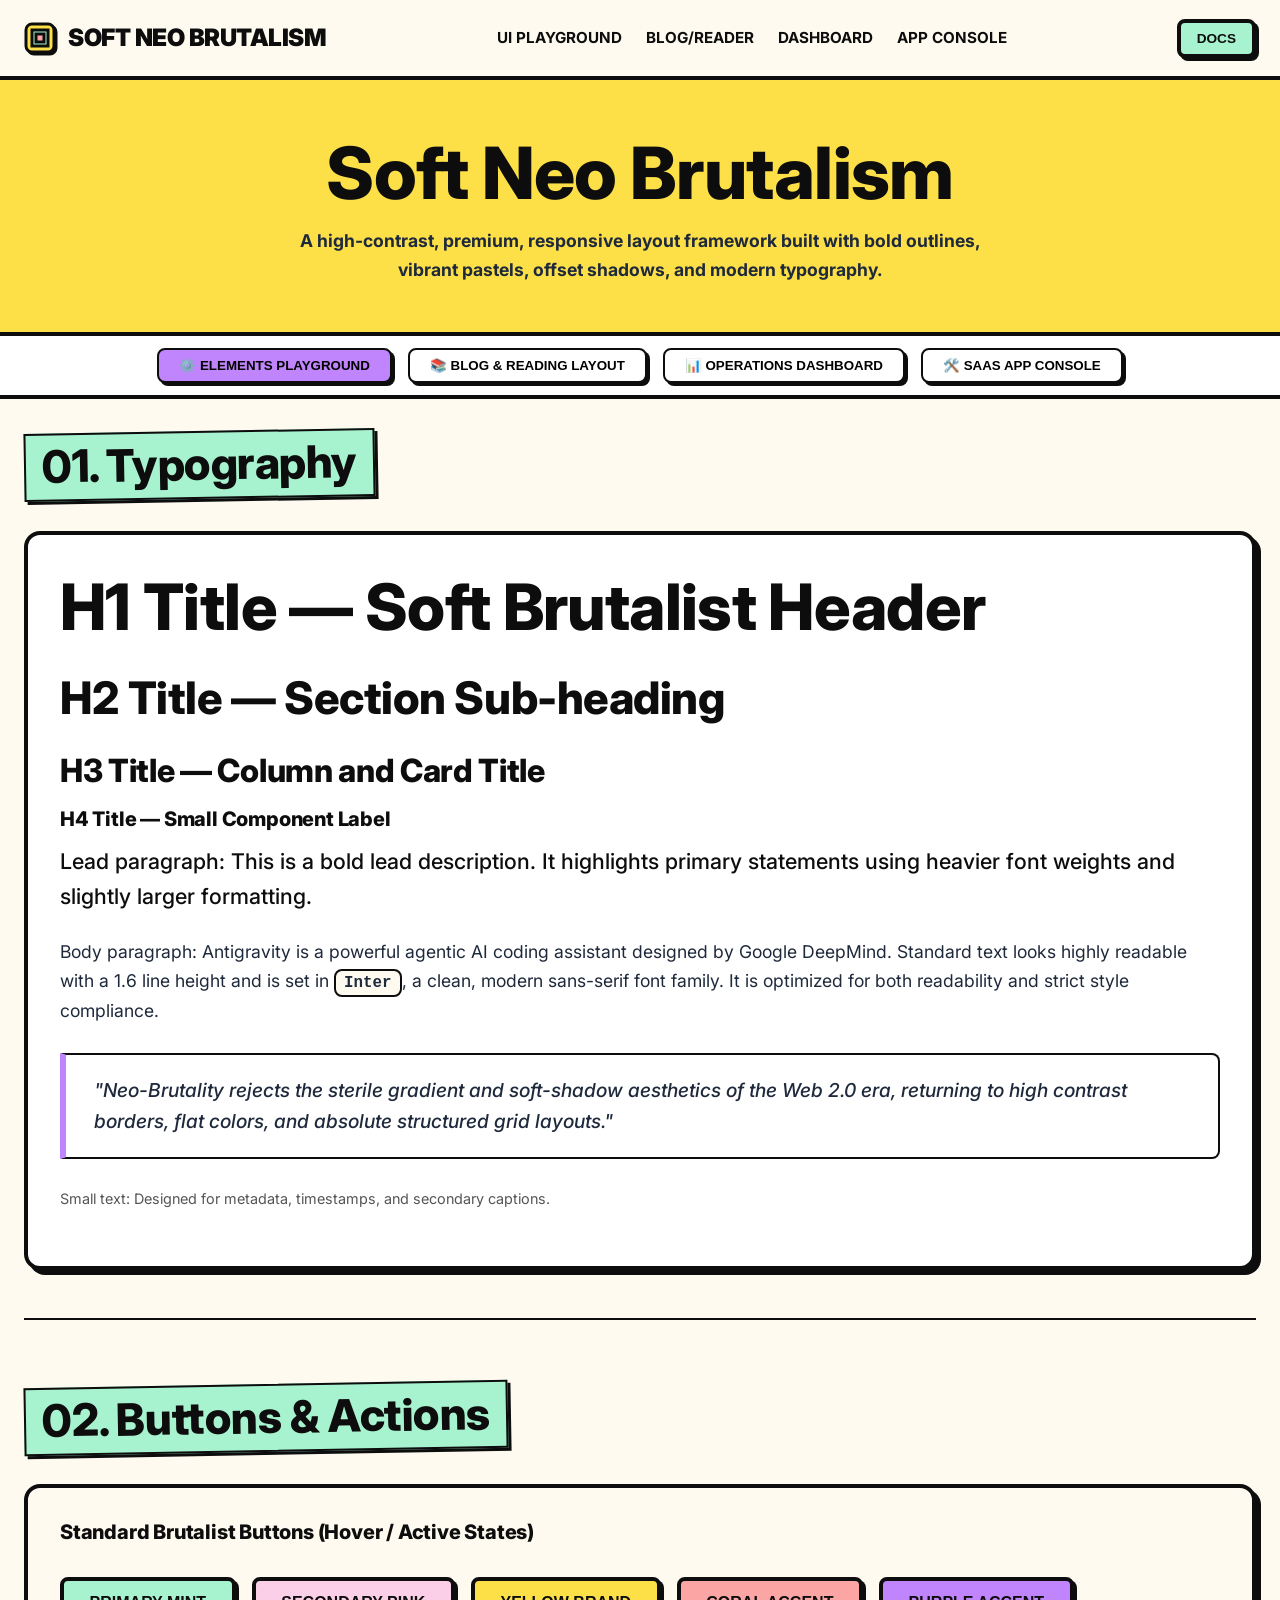
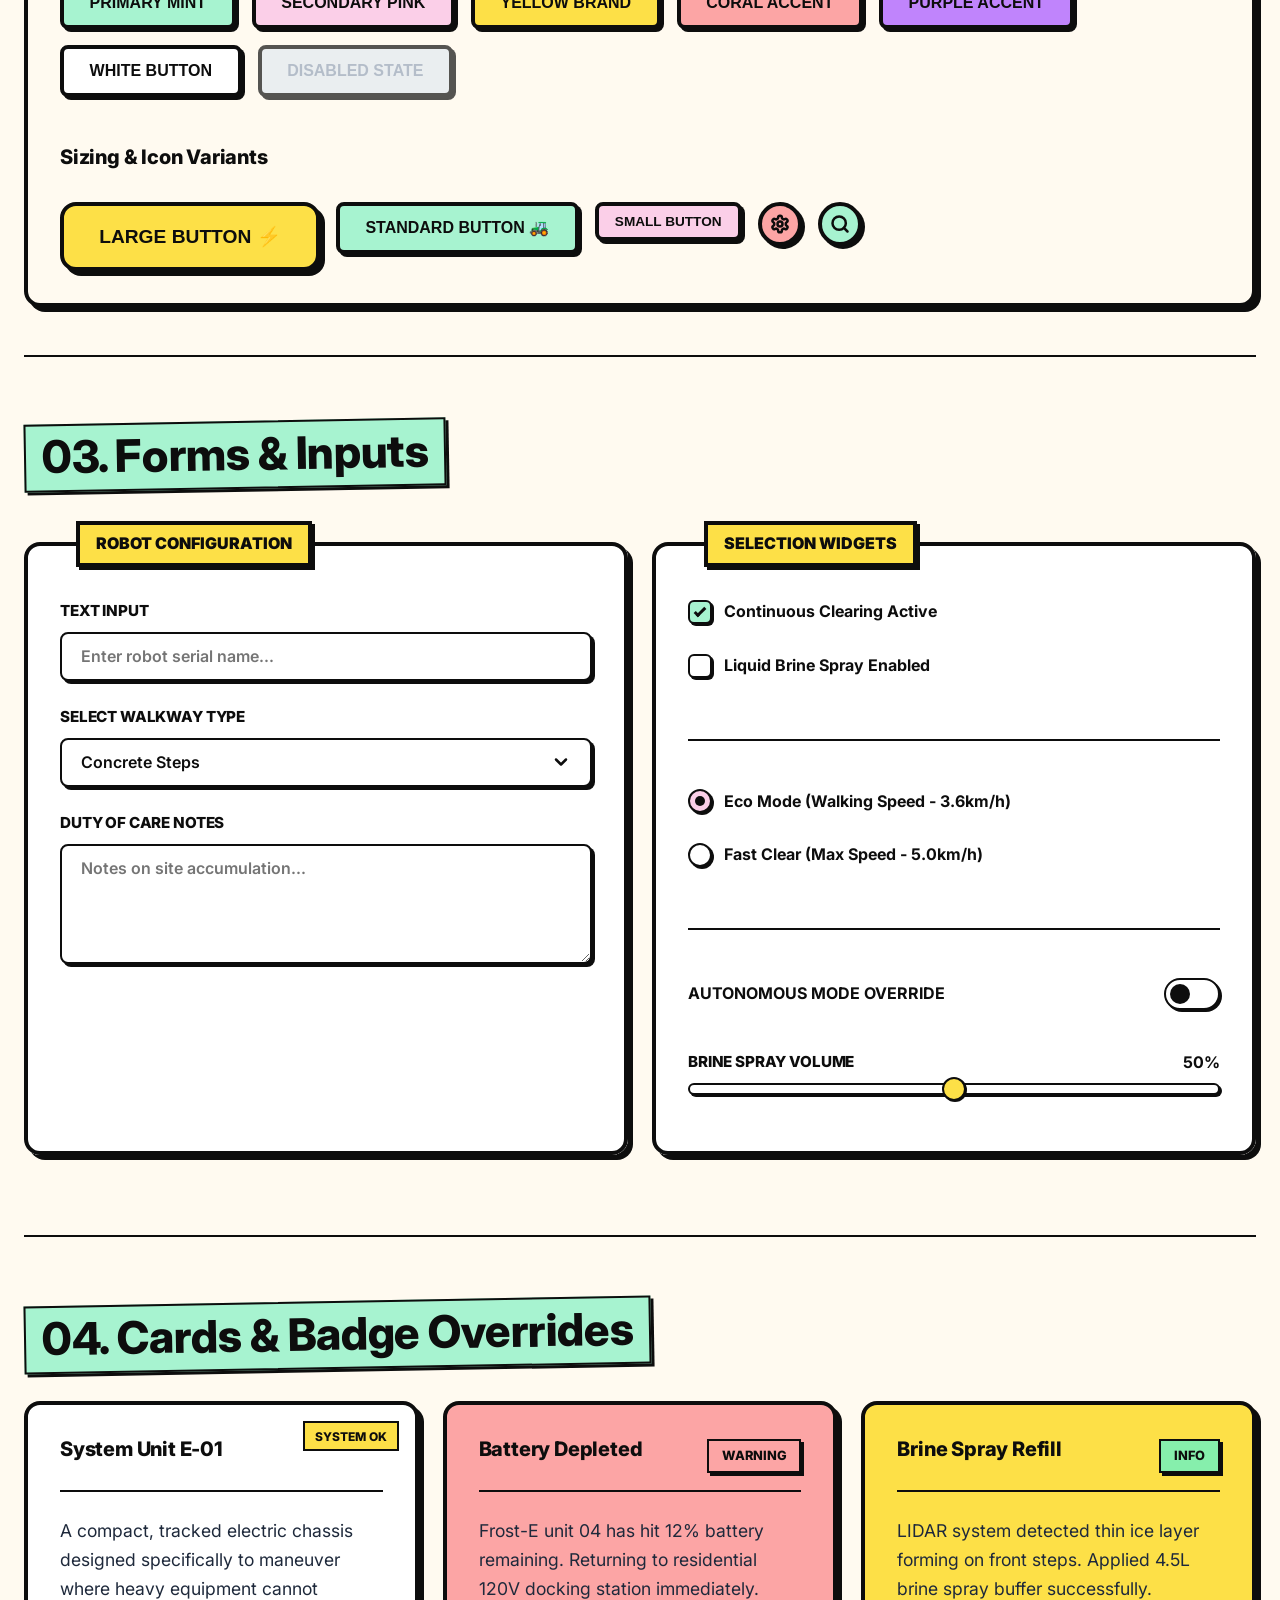
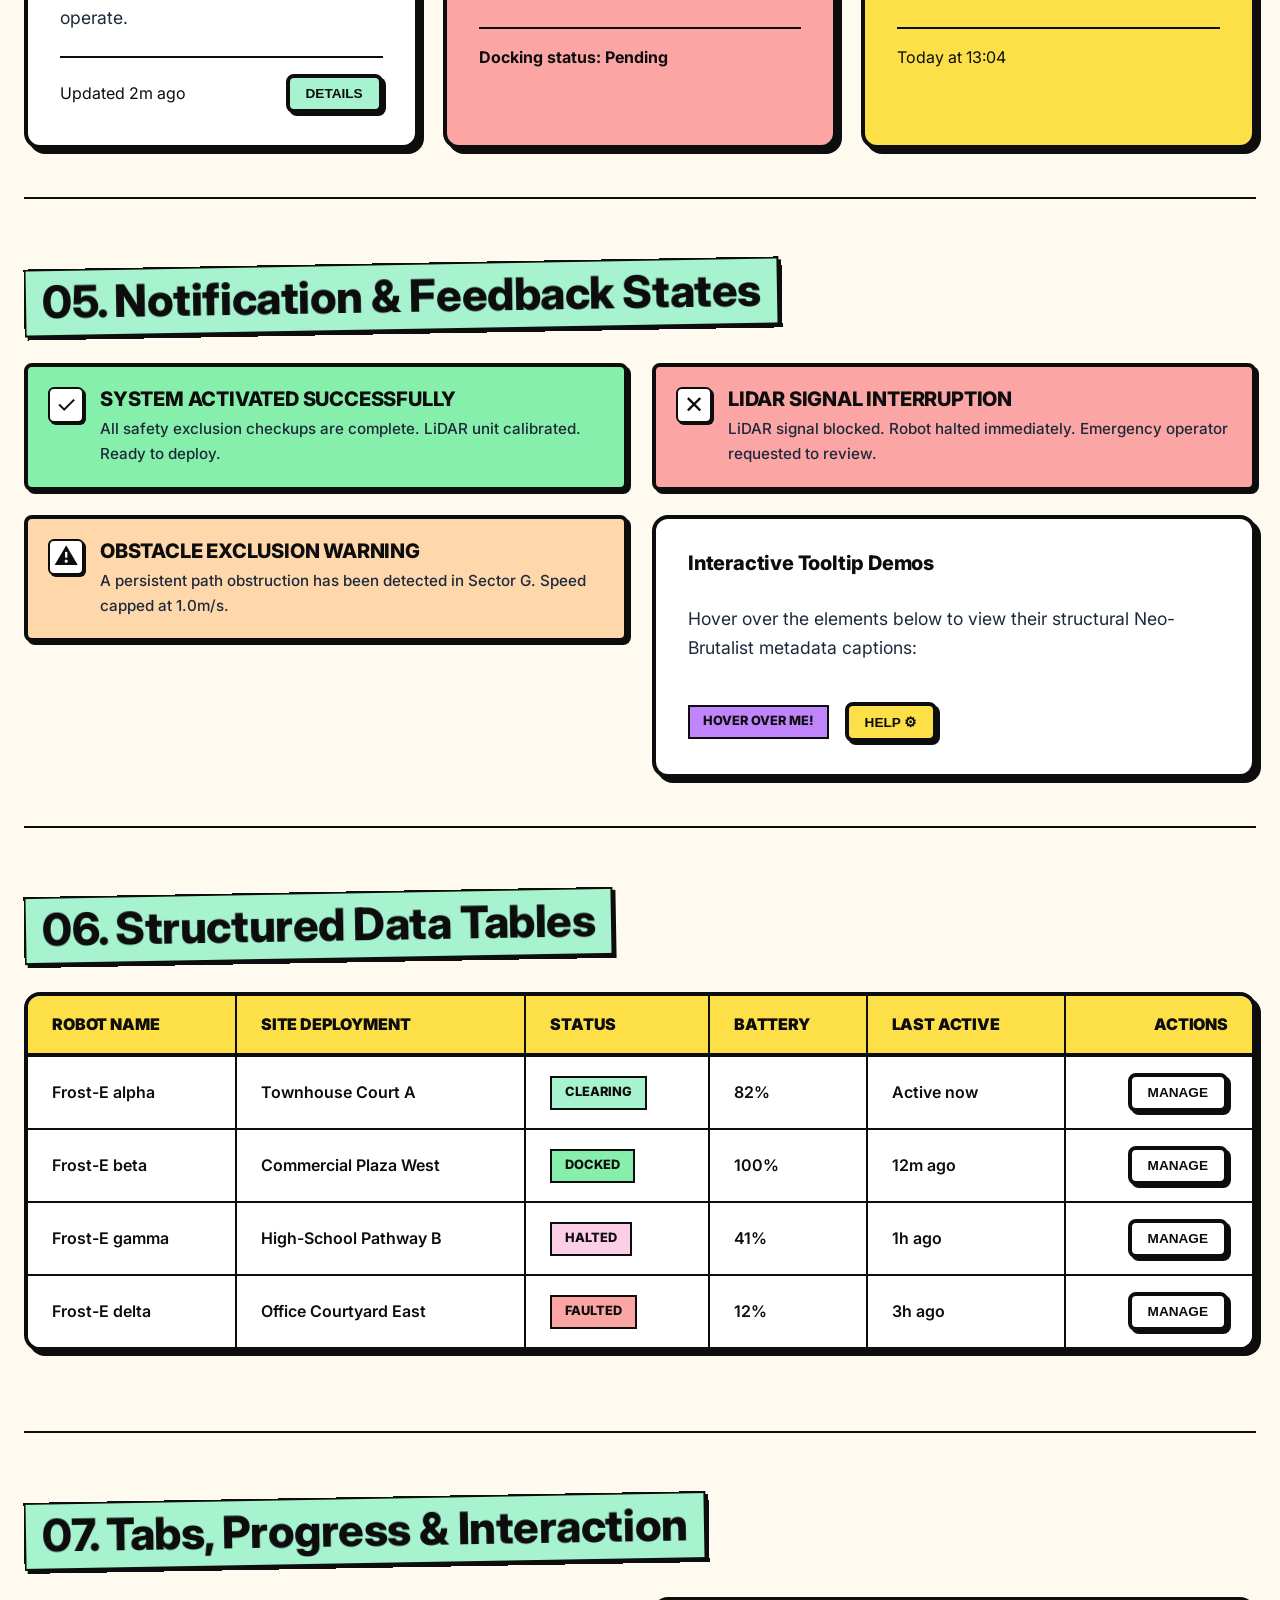
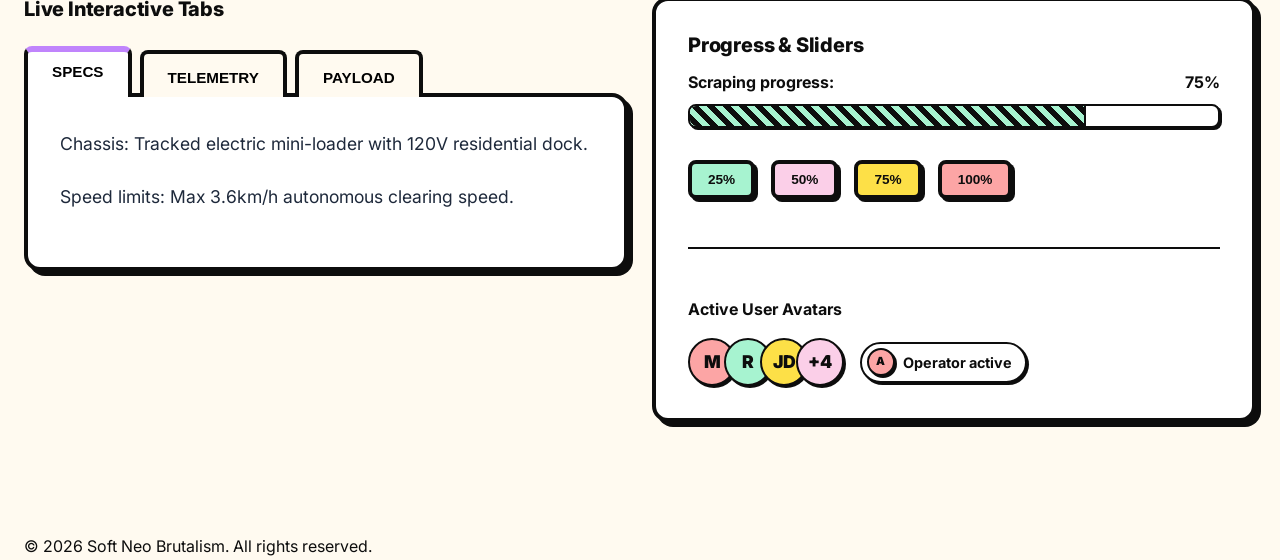
==== commit 1f26f0a9: "fixes to design system" ====
--- a/design-system/index.html
+++ b/design-system/index.html
@@ -1,10 +1,12 @@
 <!DOCTYPE html>
 <html lang="en">
+
 <head>
   <meta charset="UTF-8">
   <meta name="viewport" content="width=device-width, initial-scale=1.0">
   <title>Soft Neo Brutalism - Design System Showcase</title>
-  <meta name="description" content="A complete Neo-Brutalist Design System inspired by the Frost-E Robotics styling. Features blogs, dashboards, SaaS apps, and a full playground.">
+  <meta name="description"
+    content="A complete Neo-Brutalist Design System inspired by the Frost-E Robotics styling. Features blogs, dashboards, SaaS apps, and a full playground.">
   <link rel="stylesheet" href="css/design-system.css">
   <style>
     /* Inline styles specifically for the showcase page wrapper and dashboard demo */
@@ -15,12 +17,12 @@
       text-align: center;
       position: relative;
     }
-    
+
     .showcase-header h1 {
       margin-bottom: 0.5rem;
       font-size: clamp(2.5rem, 6vw, 4.5rem);
     }
-    
+
     .showcase-header p {
       max-width: 700px;
       margin: 0 auto;
@@ -93,6 +95,7 @@
       gap: 1.5rem;
       margin-top: 1.5rem;
     }
+
     @media (min-width: 768px) {
       .kanban-board {
         grid-template-columns: repeat(3, 1fr);
@@ -145,6 +148,7 @@
       padding-bottom: 3rem;
       border-bottom: var(--brutal-border-thin);
     }
+
     .doc-section:last-child {
       border-bottom: none;
     }
@@ -160,16 +164,18 @@
     }
   </style>
 </head>
+
 <body>
 
   <!-- Top Global Navbar -->
   <header class="brutal-navbar">
     <div class="container flex-row justify-between">
       <a href="#" class="navbar-brand">
-        <svg width="32" height="32" viewBox="0 0 32 32" fill="none" xmlns="http://www.w3.org/2000/svg" style="filter: drop-shadow(2px 2px 0px var(--border-color));">
-          <rect x="2" y="2" width="28" height="28" rx="6" fill="#fde047" stroke="#0d0d0d" stroke-width="3"/>
-          <path d="M8 8H24V24H8V8Z" fill="#a7f3d0" stroke="#0d0d0d" stroke-width="3"/>
-          <path d="M12 12H20V20H12V12Z" fill="#fca5a5" stroke="#0d0d0d" stroke-width="3"/>
+        <svg width="32" height="32" viewBox="0 0 32 32" fill="none" xmlns="http://www.w3.org/2000/svg"
+          style="filter: drop-shadow(2px 2px 0px var(--border-color));">
+          <rect x="2" y="2" width="28" height="28" rx="6" fill="#fde047" stroke="#0d0d0d" stroke-width="3" />
+          <path d="M8 8H24V24H8V8Z" fill="#a7f3d0" stroke="#0d0d0d" stroke-width="3" />
+          <path d="M12 12H20V20H12V12Z" fill="#fca5a5" stroke="#0d0d0d" stroke-width="3" />
         </svg>
         <span>Soft Neo Brutalism</span>
       </a>
@@ -189,7 +195,8 @@
   <section class="showcase-header">
     <div class="container">
       <h1>Soft Neo Brutalism</h1>
-      <p>A high-contrast, premium, responsive layout framework built with bold outlines, vibrant pastels, offset shadows, and modern typography.</p>
+      <p>A high-contrast, premium, responsive layout framework built with bold outlines, vibrant pastels, offset
+        shadows, and modern typography.</p>
     </div>
   </section>
 
@@ -209,7 +216,7 @@
          VIEW 1: PLAYGROUND SECTION
          ========================================== -->
     <section id="playground" class="showcase-section active">
-      
+
       <!-- Typography Section -->
       <div class="doc-section">
         <h2 class="doc-section-title">01. Typography</h2>
@@ -218,16 +225,20 @@
           <h2>H2 Title — Section Sub-heading</h2>
           <h3>H3 Title — Column and Card Title</h3>
           <h4>H4 Title — Small Component Label</h4>
-          
+
           <brutal-divider-thick class="brutal-divider"></brutal-divider-thick>
 
-          <p class="lead">Lead paragraph: This is a bold lead description. It highlights primary statements using heavier font weights and slightly larger formatting.</p>
-          <p>Body paragraph: Antigravity is a powerful agentic AI coding assistant designed by Google DeepMind. Standard text looks highly readable with a 1.6 line height and is set in <code>Inter</code>, a clean, modern sans-serif font family. It is optimized for both readability and strict style compliance.</p>
-          
+          <p class="lead">Lead paragraph: This is a bold lead description. It highlights primary statements using
+            heavier font weights and slightly larger formatting.</p>
+          <p>Body paragraph: Antigravity is a powerful agentic AI coding assistant designed by Google DeepMind. Standard
+            text looks highly readable with a 1.6 line height and is set in <code>Inter</code>, a clean, modern
+            sans-serif font family. It is optimized for both readability and strict style compliance.</p>
+
           <blockquote>
-            "Neo-Brutality rejects the sterile gradient and soft-shadow aesthetics of the Web 2.0 era, returning to high contrast borders, flat colors, and absolute structured grid layouts."
+            "Neo-Brutality rejects the sterile gradient and soft-shadow aesthetics of the Web 2.0 era, returning to high
+            contrast borders, flat colors, and absolute structured grid layouts."
           </blockquote>
-          
+
           <p class="small-text">Small text: Designed for metadata, timestamps, and secondary captions.</p>
         </div>
       </div>
@@ -247,18 +258,27 @@
               <button class="brutal-btn btn-white">White Button</button>
               <button class="brutal-btn" disabled>Disabled State</button>
             </div>
-            
+
             <h4 class="mt-4 mb-2">Sizing & Icon Variants</h4>
             <div class="flex-row flex-wrap align-start">
               <button class="brutal-btn brutal-btn-lg btn-yellow">Large Button ⚡</button>
               <button class="brutal-btn btn-primary">Standard Button 🚜</button>
               <button class="brutal-btn brutal-btn-sm btn-secondary">Small Button</button>
-              
+
               <button class="brutal-btn btn-icon btn-coral" aria-label="Settings">
-                <svg width="20" height="20" viewBox="0 0 24 24" fill="none" stroke="currentColor" stroke-width="3" stroke-linecap="round" stroke-linejoin="round"><path d="M12.22 2h-.44a2 2 0 0 0-2 2v.18a2 2 0 0 1-1 1.73l-.43.25a2 2 0 0 1-2 0l-.15-.08a2 2 0 0 0-2.73.73l-.22.38a2 2 0 0 0 .73 2.73l.15.1a2 2 0 0 1 1 1.72v.51a2 2 0 0 1-1 1.74l-.15.09a2 2 0 0 0-.73 2.73l.22.38a2 2 0 0 0 2.73.73l.15-.08a2 2 0 0 1 2 0l.43.25a2 2 0 0 1 1 1.73V20a2 2 0 0 0 2 2h.44a2 2 0 0 0 2-2v-.18a2 2 0 0 1 1-1.73l.43-.25a2 2 0 0 1 2 0l.15.08a2 2 0 0 0 2.73-.73l.22-.39a2 2 0 0 0-.73-2.73l-.15-.08a2 2 0 0 1-1-1.74v-.5a2 2 0 0 1 1-1.74l.15-.1a2 2 0 0 0 .73-2.73l-.22-.38a2 2 0 0 0-2.73-.73l-.15.08a2 2 0 0 1-2 0l-.43-.25a2 2 0 0 1-1-1.73V4a2 2 0 0 0-2-2z"/><circle cx="12" cy="12" r="3"/></svg>
+                <svg width="20" height="20" viewBox="0 0 24 24" fill="none" stroke="currentColor" stroke-width="3"
+                  stroke-linecap="round" stroke-linejoin="round">
+                  <path
+                    d="M12.22 2h-.44a2 2 0 0 0-2 2v.18a2 2 0 0 1-1 1.73l-.43.25a2 2 0 0 1-2 0l-.15-.08a2 2 0 0 0-2.73.73l-.22.38a2 2 0 0 0 .73 2.73l.15.1a2 2 0 0 1 1 1.72v.51a2 2 0 0 1-1 1.74l-.15.09a2 2 0 0 0-.73 2.73l.22.38a2 2 0 0 0 2.73.73l.15-.08a2 2 0 0 1 2 0l.43.25a2 2 0 0 1 1 1.73V20a2 2 0 0 0 2 2h.44a2 2 0 0 0 2-2v-.18a2 2 0 0 1 1-1.73l.43-.25a2 2 0 0 1 2 0l.15.08a2 2 0 0 0 2.73-.73l.22-.39a2 2 0 0 0-.73-2.73l-.15-.08a2 2 0 0 1-1-1.74v-.5a2 2 0 0 1 1-1.74l.15-.1a2 2 0 0 0 .73-2.73l-.22-.38a2 2 0 0 0-2.73-.73l-.15.08a2 2 0 0 1-2 0l-.43-.25a2 2 0 0 1-1-1.73V4a2 2 0 0 0-2-2z" />
+                  <circle cx="12" cy="12" r="3" />
+                </svg>
               </button>
               <button class="brutal-btn btn-icon btn-primary" aria-label="Search">
-                <svg width="20" height="20" viewBox="0 0 24 24" fill="none" stroke="currentColor" stroke-width="3" stroke-linecap="round" stroke-linejoin="round"><circle cx="11" cy="11" r="8"/><path d="m21 21-4.3-4.3"/></svg>
+                <svg width="20" height="20" viewBox="0 0 24 24" fill="none" stroke="currentColor" stroke-width="3"
+                  stroke-linecap="round" stroke-linejoin="round">
+                  <circle cx="11" cy="11" r="8" />
+                  <path d="m21 21-4.3-4.3" />
+                </svg>
               </button>
             </div>
           </div>
@@ -275,7 +295,7 @@
               <label class="form-label" for="ex-text">Text Input</label>
               <input type="text" id="ex-text" class="form-control" placeholder="Enter robot serial name...">
             </div>
-            
+
             <div class="form-group">
               <label class="form-label" for="ex-select">Select Walkway Type</label>
               <select id="ex-select" class="form-control">
@@ -354,7 +374,8 @@
             <div class="card-header">
               <h4>System Unit E-01</h4>
             </div>
-            <p>A compact, tracked electric chassis designed specifically to maneuver where heavy equipment cannot operate.</p>
+            <p>A compact, tracked electric chassis designed specifically to maneuver where heavy equipment cannot
+              operate.</p>
             <div class="card-footer">
               <span class="small-text">Updated 2m ago</span>
               <button class="brutal-btn brutal-btn-sm btn-primary">Details</button>
@@ -367,7 +388,8 @@
               <h4>Battery Depleted</h4>
               <span class="brutal-badge badge-error shadow-sm">Warning</span>
             </div>
-            <p>Frost-E unit 04 has hit 12% battery remaining. Returning to residential 120V docking station immediately.</p>
+            <p>Frost-E unit 04 has hit 12% battery remaining. Returning to residential 120V docking station immediately.
+            </p>
             <div class="card-footer">
               <span class="text-bold">Docking status: Pending</span>
             </div>
@@ -379,7 +401,8 @@
               <h4>Brine Spray Refill</h4>
               <span class="brutal-badge badge-success shadow-sm">Info</span>
             </div>
-            <p>LIDAR system detected thin ice layer forming on front steps. Applied 4.5L brine spray buffer successfully.</p>
+            <p>LIDAR system detected thin ice layer forming on front steps. Applied 4.5L brine spray buffer
+              successfully.</p>
             <div class="card-footer">
               <span class="small-text">Today at 13:04</span>
             </div>
@@ -415,7 +438,7 @@
                 <p>LiDAR signal blocked. Robot halted immediately. Emergency operator requested to review.</p>
               </div>
             </div>
-            
+
             <div class="brutal-card flex-col align-start">
               <h4>Interactive Tooltip Demos</h4>
               <p>Hover over the elements below to view their structural Neo-Brutalist metadata captions:</p>
@@ -567,36 +590,50 @@
           <span class="text-bold">Published: June 29, 2026</span>
           <span class="text-muted">• 5 min read</span>
         </div>
-        
+
         <h1 class="mb-4">How Autonomous Detail Work is Saving Snow Contractors Up to 40% on Route Times</h1>
-        
+
         <!-- Mock image layout with custom border style -->
         <div class="chart-placeholder mb-4" style="height: 380px; background-color: var(--primary-color);">
           <div class="flex-col text-center">
             <span style="font-size: 4rem;">🚜</span>
-            <span class="text-bold" style="font-size: 1.5rem; text-transform: uppercase;">Image Mockup: Frost-E Clears Townhouse Step Paths</span>
+            <span class="text-bold" style="font-size: 1.5rem; text-transform: uppercase;">Image Mockup: Frost-E Clears
+              Townhouse Step Paths</span>
           </div>
         </div>
 
         <div class="blog-post-content">
-          <p class="lead">Every winter, commercial snow removal fleets face the exact same bottleneck: detail work. While large 8-ton plow trucks clear parking lots in minutes, sidewalks, townhouse steps, and building entrances force shovelers to do manual, high-liability labor.</p>
-          
-          <p>This is where autonomous resident loaders are changing the math. By parking a dedicated detail robot on site inside a weatherproof charging dock, snow contractors are clearing walkways continuously before their main crew even arrives. The result is a dramatically reduced site visit time and a cleaner path for building occupants.</p>
-          
+          <p class="lead">Every winter, commercial snow removal fleets face the exact same bottleneck: detail work.
+            While large 8-ton plow trucks clear parking lots in minutes, sidewalks, townhouse steps, and building
+            entrances force shovelers to do manual, high-liability labor.</p>
+
+          <p>This is where autonomous resident loaders are changing the math. By parking a dedicated detail robot on
+            site inside a weatherproof charging dock, snow contractors are clearing walkways continuously before their
+            main crew even arrives. The result is a dramatically reduced site visit time and a cleaner path for building
+            occupants.</p>
+
           <blockquote>
-            "We used to send a truck with three shovelers for four hours to clear the courtyard. Now, we send one driver to clear the main lot. The paths are already cleared. We're in and out in 10 minutes."
+            "We used to send a truck with three shovelers for four hours to clear the courtyard. Now, we send one driver
+            to clear the main lot. The paths are already cleared. We're in and out in 10 minutes."
           </blockquote>
 
           <h3 class="mt-4 mb-2">Eliminating Call-Outs & Slip-and-Fall Claims</h3>
-          <p>Detail work isn't just slow—it is the primary driver of slip-and-fall litigation. Municipal by-laws require public walkways to be cleared within a few hours of snowfall, creating huge pressure on dispatch hubs. Resident robots monitor site conditions in real-time, clearing paths as snow falls rather than hours later.</p>
+          <p>Detail work isn't just slow—it is the primary driver of slip-and-fall litigation. Municipal by-laws require
+            public walkways to be cleared within a few hours of snowfall, creating huge pressure on dispatch hubs.
+            Resident robots monitor site conditions in real-time, clearing paths as snow falls rather than hours later.
+          </p>
 
           <ul class="safety-list mb-4">
-            <li><strong>Continuous Site Auditing:</strong> The built-in LiDAR maps generate timestamps and visual proof of clearing passes.</li>
-            <li><strong>Liquid Brine Advantage:</strong> Applying liquid salt preventatively prevents ice-bonding, making subsequent plow passes twice as fast.</li>
-            <li><strong>Reduced Payroll Pressure:</strong> Staffing shortages vanish when your truck crews no longer need custom shoveler details.</li>
+            <li><strong>Continuous Site Auditing:</strong> The built-in LiDAR maps generate timestamps and visual proof
+              of clearing passes.</li>
+            <li><strong>Liquid Brine Advantage:</strong> Applying liquid salt preventatively prevents ice-bonding,
+              making subsequent plow passes twice as fast.</li>
+            <li><strong>Reduced Payroll Pressure:</strong> Staffing shortages vanish when your truck crews no longer
+              need custom shoveler details.</li>
           </ul>
 
-          <p>By shifting to an asset-heavy, resident robot approach, site managers guarantee clear paths all day long while insurance agencies provide premium discounts due to immutable duty of care proof.</p>
+          <p>By shifting to an asset-heavy, resident robot approach, site managers guarantee clear paths all day long
+            while insurance agencies provide premium discounts due to immutable duty of care proof.</p>
         </div>
 
         <div class="blog-author-card">
@@ -604,7 +641,8 @@
           <div>
             <h4 class="m-0">Martin Albright</h4>
             <p class="small-text m-0">Head of Robotics R&D, Frost-E Solutions</p>
-            <p class="mt-2 m-0" style="font-size: 0.95rem;">Martin oversees autonomous chassis integration and ROS 2 localization mapping filters for cold-weather deployments.</p>
+            <p class="mt-2 m-0" style="font-size: 0.95rem;">Martin oversees autonomous chassis integration and ROS 2
+              localization mapping filters for cold-weather deployments.</p>
           </div>
         </div>
       </div>
@@ -615,7 +653,7 @@
          ========================================== -->
     <section id="dashboard" class="showcase-section">
       <div class="flex-col">
-        
+
         <!-- Dashboard Toolbar -->
         <div class="brutal-card p-3 flex-row justify-between flex-wrap">
           <div class="flex-row">
@@ -623,9 +661,11 @@
             <h3 class="m-0">Operations Control Board</h3>
           </div>
           <div class="flex-row flex-wrap">
-            <button class="brutal-btn brutal-btn-sm btn-primary" onclick="randomizeDashboardChart()">⚡ Refresh Data</button>
+            <button class="brutal-btn brutal-btn-sm btn-primary" onclick="randomizeDashboardChart()">⚡ Refresh
+              Data</button>
             <button class="brutal-btn brutal-btn-sm btn-yellow">Export CSV</button>
-            <select class="form-control" style="width: 180px; box-shadow: 2px 2px 0px var(--border-color); padding: 0.4rem 1rem;">
+            <select class="form-control"
+              style="width: 180px; box-shadow: 2px 2px 0px var(--border-color); padding: 0.4rem 1rem;">
               <option>All Plazas</option>
               <option>East Region</option>
               <option>West Region</option>
@@ -665,7 +705,7 @@
               <h4>Hourly Snow Accumulation vs Clearing Cycles</h4>
               <span class="brutal-badge badge-purple">Real-Time (cm)</span>
             </div>
-            
+
             <!-- Live mock bar chart -->
             <div class="chart-placeholder">
               <div class="chart-bar-container" id="dashboard-chart">
@@ -678,7 +718,7 @@
                 <div class="chart-bar" style="height: 70%;" title="8:00 PM"></div>
               </div>
             </div>
-            
+
             <div class="flex-row justify-between mt-3">
               <span class="small-text">Accumulation peaking at 18:00 (9.5 cm)</span>
               <span class="small-text">Auto-refresh: 30s</span>
@@ -765,7 +805,7 @@
          ========================================== -->
     <section id="app" class="showcase-section">
       <div class="brutal-card app-layout p-0">
-        
+
         <!-- Sidebar Navigation inside App container -->
         <aside class="app-sidebar">
           <div class="sidebar-menu">
@@ -780,7 +820,7 @@
               <span>👥</span> User Roles
             </a>
           </div>
-          
+
           <div class="brutal-card p-3 text-center card-yellow" style="box-shadow: 2px 2px 0px var(--border-color);">
             <h4 style="font-size: 0.9rem;">Fleet Active</h4>
             <p class="m-0 small-text">Version 4.2.1</p>
@@ -789,13 +829,13 @@
 
         <!-- Dynamic subcontents of app panel -->
         <div class="app-content">
-          
+
           <!-- Subtab 1: settings -->
           <div id="app-settings" class="app-subcontent active">
             <h3>Fleet Safety Configuration</h3>
             <p>Modify local emergency cutoff parameters and operational thresholds below.</p>
             <hr class="brutal-divider">
-            
+
             <div class="grid grid-2">
               <div class="form-group">
                 <label class="form-label">Active Proximity Exclusion Radius</label>
@@ -831,7 +871,8 @@
             <hr class="brutal-divider">
 
             <div class="flex-row">
-              <button class="brutal-btn btn-primary" onclick="alert('Settings saved successfully!')">Save Fleet Settings</button>
+              <button class="brutal-btn btn-primary" onclick="alert('Settings saved successfully!')">Save Fleet
+                Settings</button>
               <button class="brutal-btn btn-white">Reset Default</button>
             </div>
           </div>
@@ -854,12 +895,16 @@
                 </div>
                 <div class="kanban-tasks">
                   <div class="kanban-card">
-                    <span class="brutal-badge badge-yellow" style="font-size:0.65rem; padding: 0.1rem 0.4rem; box-shadow: 1px 1px var(--border-color);">Plaza A</span>
+                    <span class="brutal-badge badge-yellow"
+                      style="font-size:0.65rem; padding: 0.1rem 0.4rem; box-shadow: 1px 1px var(--border-color);">Plaza
+                      A</span>
                     <h5 class="mt-2">Clear Main Walkway</h5>
                     <p class="m-0 small-text mt-1">Pre-brine application required</p>
                   </div>
                   <div class="kanban-card">
-                    <span class="brutal-badge badge-purple" style="font-size:0.65rem; padding: 0.1rem 0.4rem; box-shadow: 1px 1px var(--border-color);">Plaza C</span>
+                    <span class="brutal-badge badge-purple"
+                      style="font-size:0.65rem; padding: 0.1rem 0.4rem; box-shadow: 1px 1px var(--border-color);">Plaza
+                      C</span>
                     <h5 class="mt-2">Calibrate LiDAR sensors</h5>
                     <p class="m-0 small-text mt-1">Unit reports slight offset</p>
                   </div>
@@ -873,7 +918,9 @@
                 </div>
                 <div class="kanban-tasks">
                   <div class="kanban-card" style="border-left: 6px solid var(--accent-color);">
-                    <span class="brutal-badge badge-primary" style="font-size:0.65rem; padding: 0.1rem 0.4rem; box-shadow: 1px 1px var(--border-color);">Court B</span>
+                    <span class="brutal-badge badge-primary"
+                      style="font-size:0.65rem; padding: 0.1rem 0.4rem; box-shadow: 1px 1px var(--border-color);">Court
+                      B</span>
                     <h5 class="mt-2">Step Clearing Pass</h5>
                     <p class="m-0 small-text mt-1">Robot #E-0129 actively clearing steps</p>
                   </div>
@@ -887,7 +934,9 @@
                 </div>
                 <div class="kanban-tasks">
                   <div class="kanban-card">
-                    <span class="brutal-badge badge-success" style="font-size:0.65rem; padding: 0.1rem 0.4rem; box-shadow: 1px 1px var(--border-color);">Station 1</span>
+                    <span class="brutal-badge badge-success"
+                      style="font-size:0.65rem; padding: 0.1rem 0.4rem; box-shadow: 1px 1px var(--border-color);">Station
+                      1</span>
                     <h5 class="mt-2">Charging Cycle</h5>
                     <p class="m-0 small-text mt-1">Beta charged to 100%</p>
                   </div>
@@ -901,9 +950,10 @@
             <h3>User Roles & Operators</h3>
             <p>Manage human supervisors authorized to take remote camera control of robots.</p>
             <hr class="brutal-divider">
-            
+
             <div class="flex-col">
-              <div class="brutal-card p-3 flex-row justify-between w-full" style="box-shadow: 4px 4px var(--border-color);">
+              <div class="brutal-card p-3 flex-row justify-between w-full"
+                style="box-shadow: 4px 4px var(--border-color);">
                 <div class="flex-row">
                   <div class="avatar">MA</div>
                   <div>
@@ -914,7 +964,8 @@
                 <button class="brutal-btn brutal-btn-sm btn-white">Permissions</button>
               </div>
 
-              <div class="brutal-card p-3 flex-row justify-between w-full" style="box-shadow: 4px 4px var(--border-color);">
+              <div class="brutal-card p-3 flex-row justify-between w-full"
+                style="box-shadow: 4px 4px var(--border-color);">
                 <div class="flex-row">
                   <div class="avatar" style="background-color: var(--primary-color);">JD</div>
                   <div>
@@ -925,7 +976,8 @@
                 <button class="brutal-btn brutal-btn-sm btn-white">Permissions</button>
               </div>
 
-              <div class="brutal-card p-3 flex-row justify-between w-full" style="box-shadow: 4px 4px var(--border-color);">
+              <div class="brutal-card p-3 flex-row justify-between w-full"
+                style="box-shadow: 4px 4px var(--border-color);">
                 <div class="flex-row">
                   <div class="avatar" style="background-color: var(--accent-color);">RH</div>
                   <div>
@@ -953,12 +1005,14 @@
       </div>
       <div class="brutal-modal-body">
         <p>Welcome to <strong>Soft Neo Brutalism</strong>, a custom neo-brutalist CSS design system template.</p>
-        <p>This design system implements high-contrast components using custom variables, custom form inputs, timeline widgets, metrics cards, code components, and responsive grid helpers.</p>
+        <p>This design system implements high-contrast components using custom variables, custom form inputs, timeline
+          widgets, metrics cards, code components, and responsive grid helpers.</p>
         <div class="brutal-alert alert-info mt-2">
           <div class="alert-icon">ℹ</div>
           <div class="alert-content">
             <h4>Ready to use CSS</h4>
-            <p>Simply copy the stylesheet located in <code>css/design-system.css</code> into your web project root folder.</p>
+            <p>Simply copy the stylesheet located in <code>css/design-system.css</code> into your web project root
+              folder.</p>
           </div>
         </div>
       </div>
@@ -972,9 +1026,7 @@
   <!-- Footer -->
   <footer class="site-footer">
     <div class="container">
-      &copy; 2026 Soft Neo Brutalism. All rights reserved. <br>
-      <p class="small-text mt-2">Pair programmed with Antigravity, Google DeepMind's agentic AI assistant.</p>
-    </div>
+      &copy; 2026 Soft Neo Brutalism. All rights reserved.</div>
   </footer>
 
   <!-- Interactive JavaScript -->
@@ -1063,7 +1115,7 @@
       const tabButton = evt.currentTarget;
       const tabContainer = tabButton.closest('.brutal-tabs') || tabButton.parentElement;
       const tabLinks = tabContainer.querySelectorAll('.tab-link');
-      
+
       const wrapper = tabContainer.parentElement;
       const tabContents = wrapper.querySelectorAll('.tab-content');
 
@@ -1116,4 +1168,5 @@
     }
   </script>
 </body>
-</html>
+
+</html>
--- a/design-system/css/design-system.css
+++ b/design-system/css/design-system.css
@@ -1118,6 +1118,7 @@
 .app-layout {
   display: flex;
   min-height: calc(100vh - 80px);
+  overflow: hidden; /* Clips children to parent rounded borders */
 }
 
 .app-sidebar {
@@ -1342,6 +1343,7 @@
 .mb-4 { margin-bottom: 2rem !important; }
 .mb-5 { margin-bottom: 3rem !important; }
 
+.p-0 { padding: 0 !important; }
 .p-1 { padding: 0.5rem !important; }
 .p-2 { padding: 1rem !important; }
 .p-3 { padding: 1.5rem !important; }
